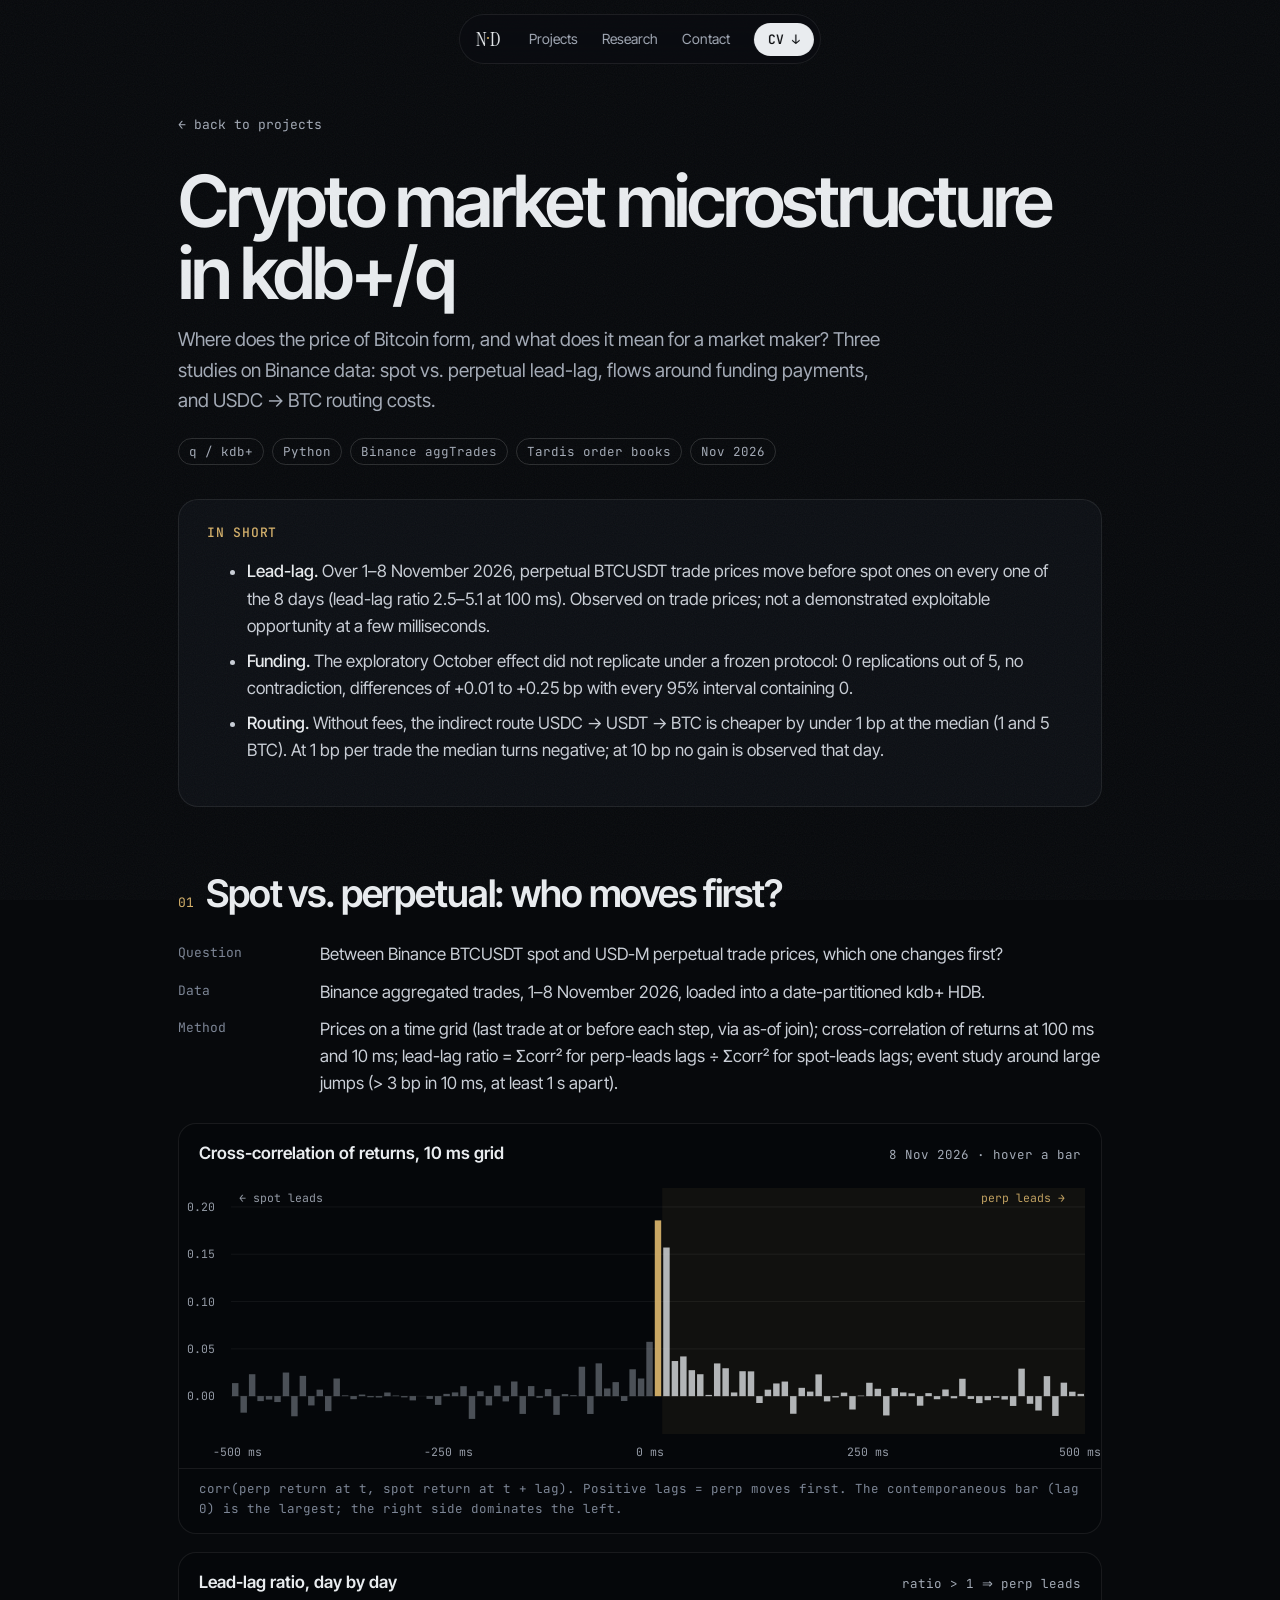
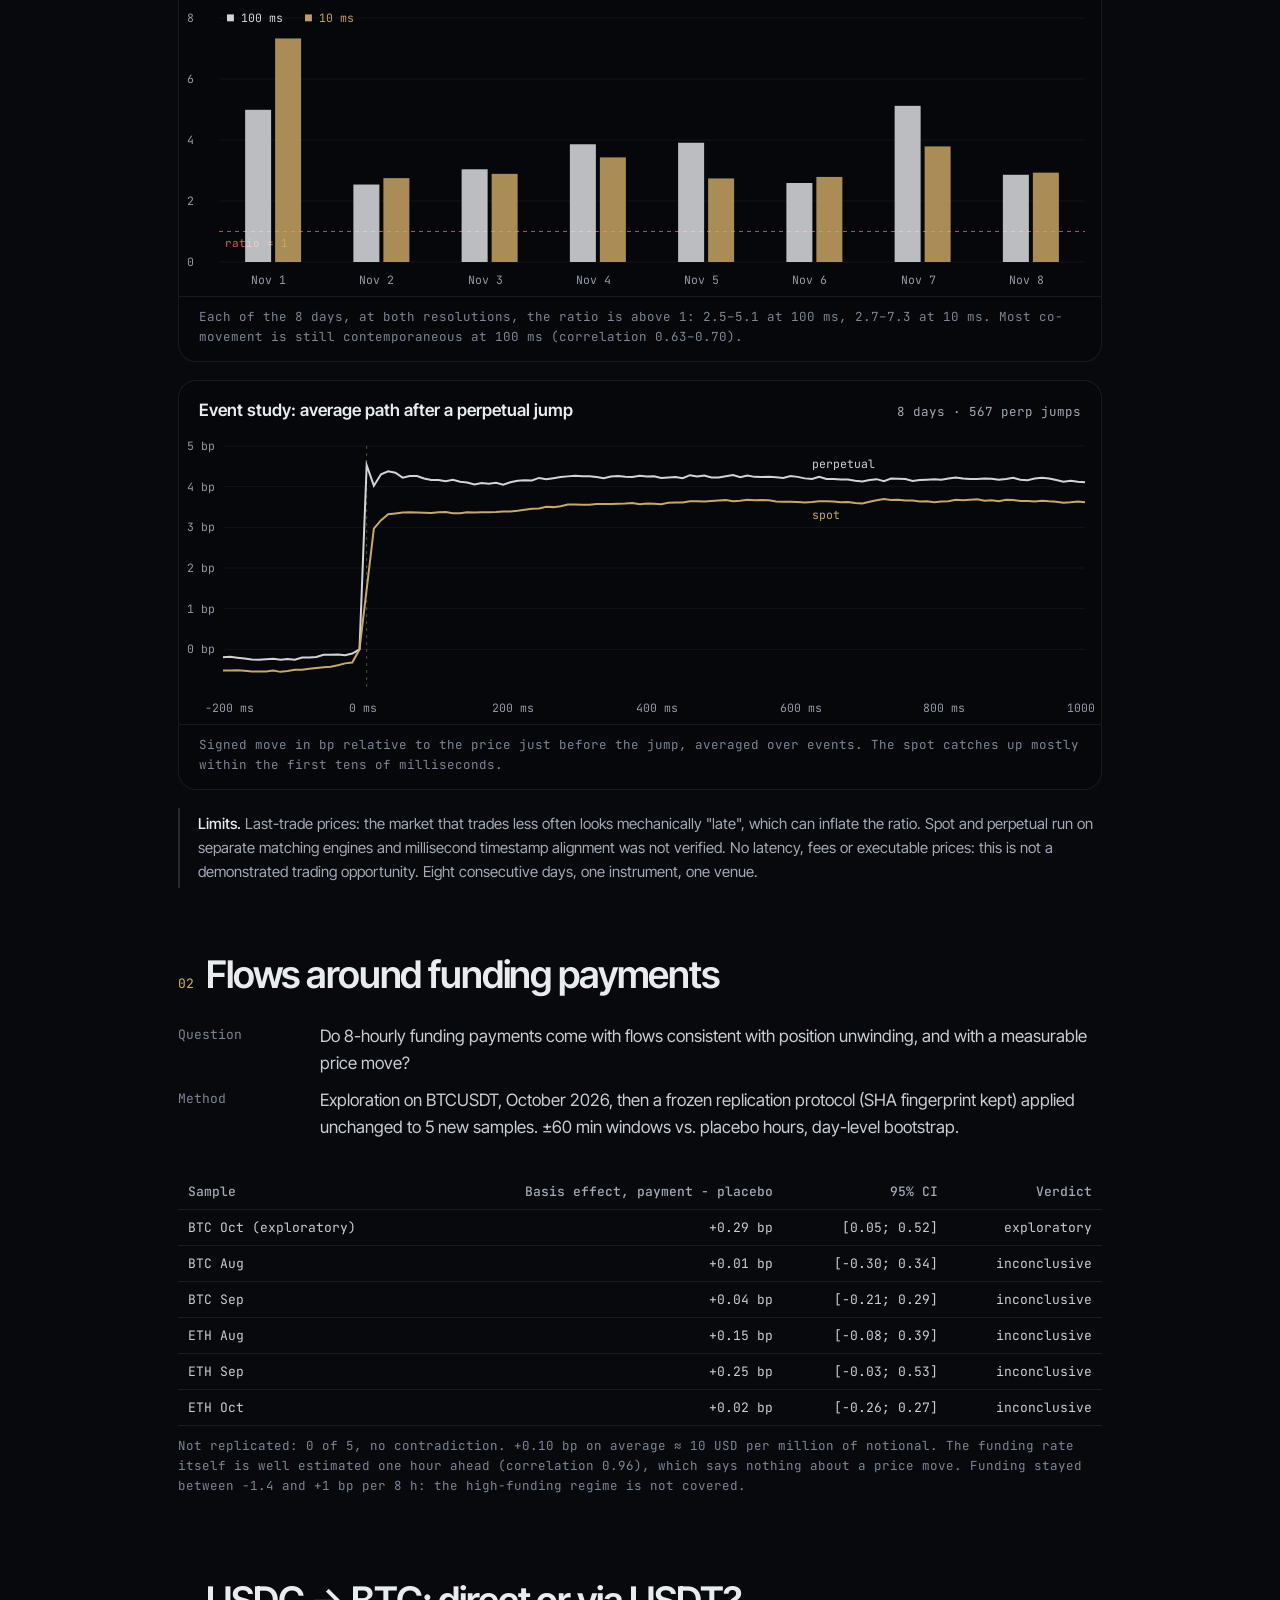
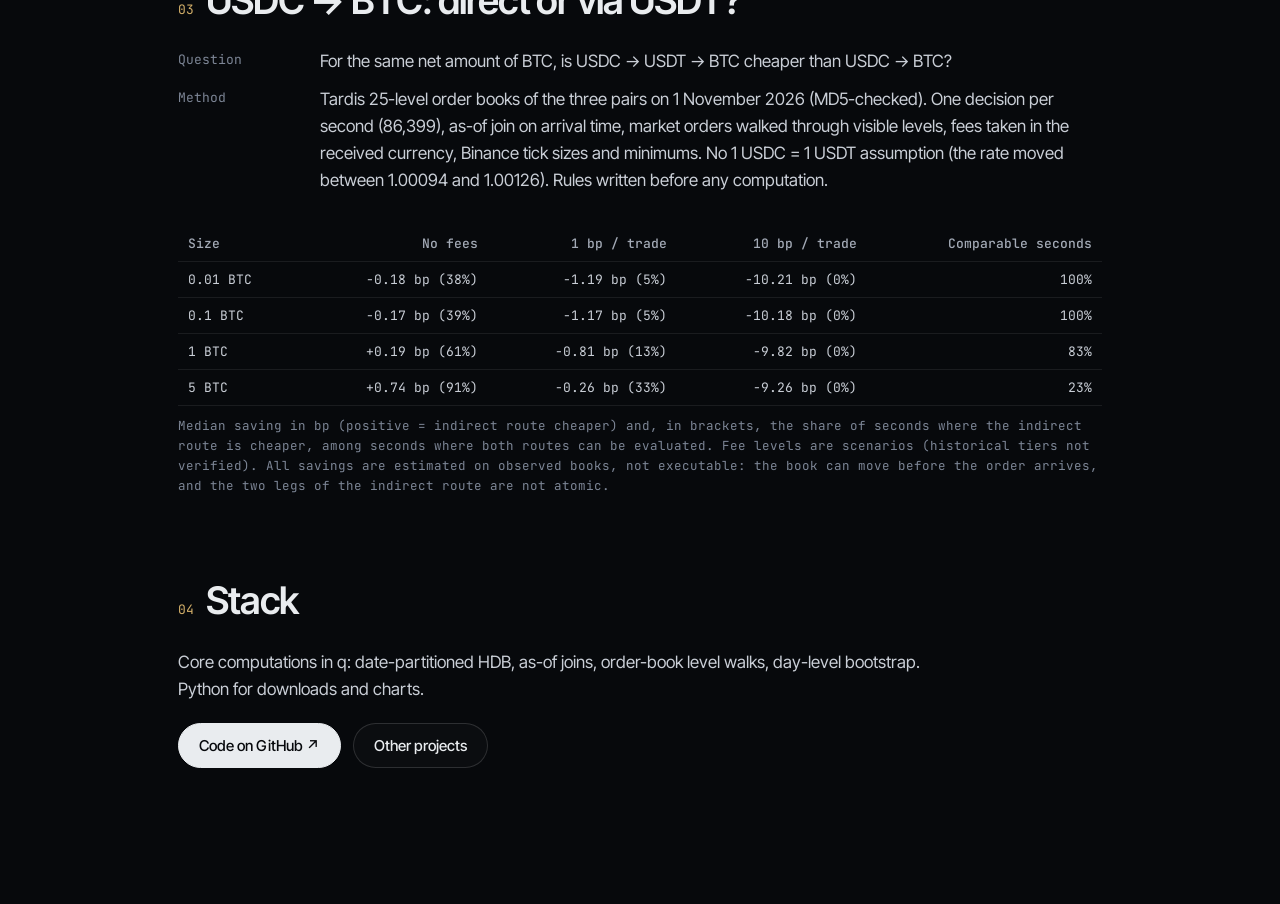
==== projects/crypto.html @ 1273ace6 "Personal website" ====
<!doctype html>
<html lang="en">
<head>
<meta charset="utf-8">
<meta name="viewport" content="width=device-width, initial-scale=1">
<title>Crypto Market Microstructure in kdb+/q — Nel Dupuij</title>
<meta name="description" content="Where does the price of Bitcoin form? Lead-lag between Binance spot and perpetual, funding flows and USDC→BTC routing, studied in kdb+/q.">
<meta name="theme-color" content="#07090c">
<link rel="icon" href="data:image/svg+xml,<svg xmlns='http://www.w3.org/2000/svg' viewBox='0 0 32 32'><rect width='32' height='32' rx='8' fill='%2307090c'/><path d='M4 20 L8 17 L11 19 L14 12 L17 15 L20 9 L23 13 L26 7 L28 10' fill='none' stroke='%23d4b06a' stroke-width='2.4' stroke-linejoin='round' stroke-linecap='round'/></svg>">
<link rel="preconnect" href="https://fonts.googleapis.com">
<link rel="preconnect" href="https://fonts.gstatic.com" crossorigin>
<link href="https://fonts.googleapis.com/css2?family=Instrument+Serif:ital@0;1&family=Inter+Tight:wght@400;500;600&family=JetBrains+Mono:wght@400;500&display=swap" rel="stylesheet">
<link rel="stylesheet" href="../style.css?v=26">
<style>
.pj{max-width:980px;margin:0 auto;padding:110px 28px 80px}
.pj-back{font:13px var(--mono);color:var(--muted)}
.pj-back:hover{color:var(--text)}
.pj h1{font-family:var(--sans);font-weight:600;font-size:clamp(38px,6vw,72px);line-height:1;letter-spacing:-.045em;margin:28px 0 16px}
.pj-sub{font-size:19px;color:var(--muted);max-width:720px;margin:0 0 22px}
.pj-meta{display:flex;flex-wrap:wrap;gap:8px;margin-bottom:34px}
.pj-meta span{font:12.5px var(--mono);color:var(--muted);border:1px solid var(--line2);padding:4px 10px;border-radius:999px}
.pj-short{border:1px solid var(--line);border-radius:20px;padding:24px 28px;background:var(--bg2);margin-bottom:56px}
.pj-short h2{font:500 13px var(--mono);color:var(--accent);margin:0 0 12px;text-transform:uppercase;letter-spacing:.06em}
.pj-short li{margin:8px 0;color:#c9ced6}
.pj-short b{color:var(--text);font-weight:500}
.pj section{padding:0 0 56px;border:0}
.pj h2.h{font-family:var(--sans);font-weight:600;font-size:clamp(26px,3.4vw,38px);letter-spacing:-.03em;margin:0 0 18px}
.pj h2.h small{font:13px var(--mono);color:var(--accent);margin-right:12px;letter-spacing:0}
.pj dl{display:grid;grid-template-columns:120px 1fr;gap:10px 22px;margin:0 0 26px}
.pj dt{font:13px var(--mono);color:var(--faint);padding-top:3px}
.pj dd{margin:0;color:#c9ced6}
.chart{border:1px solid var(--line);border-radius:18px;background:#05070a;margin:0 0 18px;overflow:hidden}
.chart-h{display:flex;justify-content:space-between;align-items:baseline;gap:12px;flex-wrap:wrap;padding:16px 20px 0}
.chart-h b{font-weight:600;font-size:17px}
.chart-h span{font:12.5px var(--mono);color:var(--muted)}
.chart canvas{display:block;width:100%;height:300px}
.chart p{font:12.5px var(--mono);color:var(--faint);margin:0;padding:10px 20px 14px;border-top:1px solid var(--line);line-height:1.6}
.limits{border-left:2px solid var(--line2);padding:4px 0 4px 18px;margin:18px 0 0;color:var(--muted);font-size:15px}
.limits b{color:var(--text);font-weight:500}
table.t{width:100%;border-collapse:collapse;font:13px var(--mono);margin:6px 0 10px}
table.t th,table.t td{padding:9px 10px;border-bottom:1px solid var(--line);text-align:right;white-space:nowrap}
table.t th:first-child,table.t td:first-child{text-align:left}
table.t th{color:var(--muted);font-weight:500}
table.t td{color:#c9ced6}
.tw{overflow-x:auto}
.note{font:12.5px var(--mono);color:var(--faint);line-height:1.6;margin:0 0 18px}
.pj-cta{display:flex;gap:12px;flex-wrap:wrap;margin-top:10px}
@media (max-width:640px){.pj{padding:90px 18px 60px}.pj dl{grid-template-columns:1fr;gap:2px 0}.pj dd{margin-bottom:10px}.chart canvas{height:240px}}
</style>
</head>
<body>
<header class="nav" id="nav">
  <a href="../index.html" class="nav-brand">N<span>·</span>D</a>
  <nav class="nav-links">
    <a href="../index.html#projects">Projects</a>
    <a href="../index.html#research">Research</a>
    <a href="../index.html#contact">Contact</a>
  </nav>
  <a href="../Nel_Dupuij_CV.pdf" class="nav-cv" download>CV ↓</a>
</header>

<main class="pj">
  <a class="pj-back" href="../index.html#projects">← back to projects</a>
  <h1>Crypto market microstructure in kdb+/q</h1>
  <p class="pj-sub">Where does the price of Bitcoin form, and what does it mean for a market maker? Three studies on Binance data: spot vs. perpetual lead-lag, flows around funding payments, and USDC → BTC routing costs.</p>
  <div class="pj-meta"><span>q / kdb+</span><span>Python</span><span>Binance aggTrades</span><span>Tardis order books</span><span>Nov 2026</span></div>

  <div class="pj-short">
    <h2>In short</h2>
    <ul>
      <li><b>Lead-lag.</b> Over 1–8 November 2026, perpetual BTCUSDT trade prices move before spot ones on every one of the 8 days (lead-lag ratio 2.5–5.1 at 100 ms). Observed on trade prices; not a demonstrated exploitable opportunity at a few milliseconds.</li>
      <li><b>Funding.</b> The exploratory October effect did not replicate under a frozen protocol: 0 replications out of 5, no contradiction, differences of +0.01 to +0.25 bp with every 95% interval containing 0.</li>
      <li><b>Routing.</b> Without fees, the indirect route USDC → USDT → BTC is cheaper by under 1 bp at the median (1 and 5 BTC). At 1 bp per trade the median turns negative; at 10 bp no gain is observed that day.</li>
    </ul>
  </div>

  <section>
    <h2 class="h"><small>01</small>Spot vs. perpetual: who moves first?</h2>
    <dl>
      <dt>Question</dt><dd>Between Binance BTCUSDT spot and USD-M perpetual trade prices, which one changes first?</dd>
      <dt>Data</dt><dd>Binance aggregated trades, 1–8 November 2026, loaded into a date-partitioned kdb+ HDB.</dd>
      <dt>Method</dt><dd>Prices on a time grid (last trade at or before each step, via as-of join); cross-correlation of returns at 100 ms and 10 ms; lead-lag ratio = Σcorr² for perp-leads lags ÷ Σcorr² for spot-leads lags; event study around large jumps (&gt; 3 bp in 10 ms, at least 1 s apart).</dd>
    </dl>

    <div class="chart">
      <div class="chart-h"><b>Cross-correlation of returns, 10 ms grid</b><span id="c1-read">8 Nov 2026 · hover a bar</span></div>
      <canvas id="c1"></canvas>
      <p>corr(perp return at t, spot return at t + lag). Positive lags = perp moves first. The contemporaneous bar (lag 0) is the largest; the right side dominates the left.</p>
    </div>

    <div class="chart">
      <div class="chart-h"><b>Lead-lag ratio, day by day</b><span id="c2-read">ratio &gt; 1 ⇒ perp leads</span></div>
      <canvas id="c2"></canvas>
      <p>Each of the 8 days, at both resolutions, the ratio is above 1: 2.5–5.1 at 100 ms, 2.7–7.3 at 10 ms. Most co-movement is still contemporaneous at 100 ms (correlation 0.63–0.70).</p>
    </div>

    <div class="chart">
      <div class="chart-h"><b>Event study: average path after a perpetual jump</b><span id="c3-read">8 days · 567 perp jumps</span></div>
      <canvas id="c3"></canvas>
      <p>Signed move in bp relative to the price just before the jump, averaged over events. The spot catches up mostly within the first tens of milliseconds.</p>
    </div>

    <div class="limits">
      <b>Limits.</b> Last-trade prices: the market that trades less often looks mechanically "late", which can inflate the ratio. Spot and perpetual run on separate matching engines and millisecond timestamp alignment was not verified. No latency, fees or executable prices: this is not a demonstrated trading opportunity. Eight consecutive days, one instrument, one venue.
    </div>
  </section>

  <section>
    <h2 class="h"><small>02</small>Flows around funding payments</h2>
    <dl>
      <dt>Question</dt><dd>Do 8-hourly funding payments come with flows consistent with position unwinding, and with a measurable price move?</dd>
      <dt>Method</dt><dd>Exploration on BTCUSDT, October 2026, then a frozen replication protocol (SHA fingerprint kept) applied unchanged to 5 new samples. ±60 min windows vs. placebo hours, day-level bootstrap.</dd>
    </dl>
    <div class="tw"><table class="t">
      <tr><th>Sample</th><th>Basis effect, payment − placebo</th><th>95% CI</th><th>Verdict</th></tr>
      <tr><td>BTC Oct (exploratory)</td><td>+0.29 bp</td><td>[0.05; 0.52]</td><td>exploratory</td></tr>
      <tr><td>BTC Aug</td><td>+0.01 bp</td><td>[−0.30; 0.34]</td><td>inconclusive</td></tr>
      <tr><td>BTC Sep</td><td>+0.04 bp</td><td>[−0.21; 0.29]</td><td>inconclusive</td></tr>
      <tr><td>ETH Aug</td><td>+0.15 bp</td><td>[−0.08; 0.39]</td><td>inconclusive</td></tr>
      <tr><td>ETH Sep</td><td>+0.25 bp</td><td>[−0.03; 0.53]</td><td>inconclusive</td></tr>
      <tr><td>ETH Oct</td><td>+0.02 bp</td><td>[−0.26; 0.27]</td><td>inconclusive</td></tr>
    </table></div>
    <p class="note">Not replicated: 0 of 5, no contradiction. +0.10 bp on average ≈ 10 USD per million of notional. The funding rate itself is well estimated one hour ahead (correlation 0.96), which says nothing about a price move. Funding stayed between −1.4 and +1 bp per 8 h: the high-funding regime is not covered.</p>
  </section>

  <section>
    <h2 class="h"><small>03</small>USDC → BTC: direct or via USDT?</h2>
    <dl>
      <dt>Question</dt><dd>For the same net amount of BTC, is USDC → USDT → BTC cheaper than USDC → BTC?</dd>
      <dt>Method</dt><dd>Tardis 25-level order books of the three pairs on 1 November 2026 (MD5-checked). One decision per second (86,399), as-of join on arrival time, market orders walked through visible levels, fees taken in the received currency, Binance tick sizes and minimums. No 1 USDC = 1 USDT assumption (the rate moved between 1.00094 and 1.00126). Rules written before any computation.</dd>
    </dl>
    <div class="tw"><table class="t">
      <tr><th>Size</th><th>No fees</th><th>1 bp / trade</th><th>10 bp / trade</th><th>Comparable seconds</th></tr>
      <tr><td>0.01 BTC</td><td>−0.18 bp (38%)</td><td>−1.19 bp (5%)</td><td>−10.21 bp (0%)</td><td>100%</td></tr>
      <tr><td>0.1 BTC</td><td>−0.17 bp (39%)</td><td>−1.17 bp (5%)</td><td>−10.18 bp (0%)</td><td>100%</td></tr>
      <tr><td>1 BTC</td><td>+0.19 bp (61%)</td><td>−0.81 bp (13%)</td><td>−9.82 bp (0%)</td><td>83%</td></tr>
      <tr><td>5 BTC</td><td>+0.74 bp (91%)</td><td>−0.26 bp (33%)</td><td>−9.26 bp (0%)</td><td>23%</td></tr>
    </table></div>
    <p class="note">Median saving in bp (positive = indirect route cheaper) and, in brackets, the share of seconds where the indirect route is cheaper, among seconds where both routes can be evaluated. Fee levels are scenarios (historical tiers not verified). All savings are estimated on observed books, not executable: the book can move before the order arrives, and the two legs of the indirect route are not atomic.</p>
  </section>

  <section>
    <h2 class="h"><small>04</small>Stack</h2>
    <p style="color:#c9ced6;margin:0 0 20px;max-width:760px">Core computations in q: date-partitioned HDB, as-of joins, order-book level walks, day-level bootstrap. Python for downloads and charts.</p>
    <div class="pj-cta">
      <a class="btn btn-primary" href="https://github.com/neldupuij/crypto-price-discovery-kdb" target="_blank" rel="noopener">Code on GitHub ↗</a>
      <a class="btn" href="../index.html#projects">Other projects</a>
    </div>
  </section>
</main>

<script>window.CRYPTO={"ll10":[[-500,0.01378],[-490,-0.01746],[-480,0.02318],[-470,-0.00525],[-460,-0.0036],[-450,-0.00625],[-440,0.02496],[-430,-0.02127],[-420,0.02145],[-410,-0.00981],[-400,0.00686],[-390,-0.01583],[-380,0.01866],[-370,0.00081],[-360,-0.00322],[-350,0.0017],[-340,-0.00118],[-330,-0.00142],[-320,0.00387],[-310,0.00066],[-300,-0.0013],[-290,-0.00446],[-280,1e-05],[-270,-0.00289],[-260,-0.00925],[-250,0.00242],[-240,0.00395],[-230,0.01051],[-220,-0.02404],[-210,0.00521],[-200,-0.00978],[-190,0.01118],[-180,-0.00558],[-170,0.0155],[-160,-0.01877],[-150,0.01063],[-140,-0.00174],[-130,0.00743],[-120,-0.01977],[-110,0.00217],[-100,0.00099],[-90,0.03111],[-80,-0.01884],[-70,0.03467],[-60,0.00814],[-50,0.01482],[-40,-0.00511],[-30,0.02841],[-20,0.01867],[-10,0.05743],[0,0.18578],[10,0.15709],[20,0.03712],[30,0.04198],[40,0.02746],[50,0.02319],[60,0.00131],[70,0.0346],[80,0.02949],[90,0.0039],[100,0.02636],[110,0.02621],[120,-0.00724],[130,0.00683],[140,0.01342],[150,0.01543],[160,-0.0186],[170,0.00879],[180,0.00482],[190,0.023],[200,-0.00555],[210,-0.00133],[220,0.00373],[230,-0.01411],[240,0.00055],[250,0.01415],[260,0.00778],[270,-0.0204],[280,0.00865],[290,0.00394],[300,0.00302],[310,-0.01009],[320,0.0032],[330,-0.00324],[340,0.00705],[350,-0.00227],[360,0.01838],[370,-0.00291],[380,-0.00735],[390,-0.00429],[400,-0.00169],[410,-0.0036],[420,-0.01035],[430,0.02907],[440,-0.00809],[450,-0.01518],[460,0.02113],[470,-0.02092],[480,0.01425],[490,0.0047],[500,0.00241]],"md":[{"d":"11-01","r100":4.99,"r10":7.33,"c0":0.694},{"d":"11-02","r100":2.54,"r10":2.75,"c0":0.655},{"d":"11-03","r100":3.04,"r10":2.89,"c0":0.628},{"d":"11-04","r100":3.86,"r10":3.43,"c0":0.671},{"d":"11-05","r100":3.91,"r10":2.74,"c0":0.66},{"d":"11-06","r100":2.59,"r10":2.79,"c0":0.649},{"d":"11-07","r100":5.12,"r10":3.79,"c0":0.639},{"d":"11-08","r100":2.86,"r10":2.93,"c0":0.701}],"ep":[[-200,-0.197,-0.52],[-190,-0.184,-0.518],[-180,-0.206,-0.513],[-170,-0.227,-0.525],[-160,-0.249,-0.547],[-150,-0.257,-0.544],[-140,-0.241,-0.544],[-130,-0.231,-0.522],[-120,-0.254,-0.554],[-110,-0.237,-0.532],[-100,-0.257,-0.501],[-90,-0.2,-0.499],[-80,-0.201,-0.479],[-70,-0.189,-0.459],[-60,-0.135,-0.442],[-50,-0.135,-0.427],[-40,-0.129,-0.39],[-30,-0.143,-0.345],[-20,-0.104,-0.325],[-10,0.0,0.0],[0,4.527,1.475],[10,4.024,2.97],[20,4.306,3.177],[30,4.378,3.32],[40,4.343,3.343],[50,4.222,3.366],[60,4.263,3.368],[70,4.261,3.365],[80,4.2,3.361],[90,4.166,3.352],[100,4.165,3.372],[110,4.135,3.375],[120,4.168,3.345],[130,4.119,3.344],[140,4.103,3.37],[150,4.056,3.365],[160,4.087,3.371],[170,4.069,3.373],[180,4.095,3.376],[190,4.049,3.387],[200,4.109,3.39],[210,4.147,3.406],[220,4.156,3.435],[230,4.152,3.458],[240,4.215,3.466],[250,4.183,3.506],[260,4.209,3.497],[270,4.237,3.518],[280,4.253,3.563],[290,4.268,3.561],[300,4.258,3.557],[310,4.255,3.554],[320,4.236,3.572],[330,4.207,3.574],[340,4.25,3.576],[350,4.26,3.579],[360,4.243,3.585],[370,4.238,3.596],[380,4.269,3.565],[390,4.248,3.583],[400,4.258,3.58],[410,4.211,3.569],[420,4.226,3.604],[430,4.236,3.611],[440,4.206,3.609],[450,4.282,3.642],[460,4.253,3.643],[470,4.274,3.638],[480,4.228,3.65],[490,4.226,3.66],[500,4.254,3.669],[510,4.285,3.643],[520,4.232,3.654],[530,4.272,3.677],[540,4.241,3.663],[550,4.237,3.672],[560,4.244,3.664],[570,4.232,3.633],[580,4.214,3.631],[590,4.264,3.632],[600,4.241,3.62],[610,4.204,3.608],[620,4.187,3.622],[630,4.244,3.641],[640,4.191,3.639],[650,4.189,3.634],[660,4.179,3.619],[670,4.174,3.622],[680,4.146,3.597],[690,4.127,3.589],[700,4.163,3.63],[710,4.185,3.664],[720,4.137,3.697],[730,4.199,3.67],[740,4.196,3.677],[750,4.19,3.66],[760,4.138,3.659],[770,4.166,3.638],[780,4.173,3.64],[790,4.181,3.619],[800,4.172,3.633],[810,4.2,3.639],[820,4.228,3.677],[830,4.201,3.664],[840,4.186,3.681],[850,4.19,3.688],[860,4.202,3.654],[870,4.197,3.665],[880,4.171,3.64],[890,4.191,3.677],[900,4.218,3.673],[910,4.169,3.646],[920,4.156,3.649],[930,4.2,3.633],[940,4.218,3.651],[950,4.199,3.639],[960,4.162,3.631],[970,4.12,3.606],[980,4.148,3.614],[990,4.122,3.635],[1000,4.107,3.614]],"es":[[-200,-1.582,-0.284],[-190,-1.575,-0.295],[-180,-1.597,-0.3],[-170,-1.585,-0.317],[-160,-1.597,-0.311],[-150,-1.571,-0.332],[-140,-1.541,-0.317],[-130,-1.496,-0.301],[-120,-1.475,-0.29],[-110,-1.431,-0.269],[-100,-1.418,-0.261],[-90,-1.394,-0.257],[-80,-1.403,-0.248],[-70,-1.375,-0.249],[-60,-1.351,-0.244],[-50,-1.332,-0.249],[-40,-1.277,-0.232],[-30,-1.149,-0.169],[-20,-1.031,-0.121],[-10,0.0,0.0],[0,1.495,4.011],[10,2.01,3.801],[20,2.223,3.828],[30,2.327,3.775],[40,2.339,3.784],[50,2.389,3.786],[60,2.386,3.802],[70,2.462,3.804],[80,2.424,3.862],[90,2.445,3.843],[100,2.429,3.837],[110,2.462,3.824],[120,2.465,3.824],[130,2.492,3.832],[140,2.464,3.85],[150,2.437,3.851],[160,2.418,3.829],[170,2.44,3.826],[180,2.445,3.859],[190,2.42,3.841],[200,2.415,3.82],[210,2.484,3.844],[220,2.444,3.86],[230,2.484,3.843],[240,2.492,3.863],[250,2.461,3.872],[260,2.46,3.86],[270,2.504,3.886],[280,2.472,3.88],[290,2.507,3.861],[300,2.483,3.86],[310,2.455,3.861],[320,2.464,3.847],[330,2.442,3.843],[340,2.452,3.855],[350,2.453,3.83],[360,2.44,3.84],[370,2.452,3.845],[380,2.469,3.839],[390,2.478,3.856],[400,2.444,3.869],[410,2.442,3.838],[420,2.449,3.844],[430,2.43,3.835],[440,2.448,3.835],[450,2.421,3.829],[460,2.456,3.835],[470,2.41,3.847],[480,2.434,3.86],[490,2.455,3.872],[500,2.487,3.865],[510,2.471,3.885],[520,2.457,3.893],[530,2.478,3.893],[540,2.463,3.893],[550,2.47,3.875],[560,2.47,3.853],[570,2.495,3.866],[580,2.47,3.851],[590,2.498,3.869],[600,2.497,3.886],[610,2.52,3.905],[620,2.539,3.919],[630,2.531,3.94],[640,2.527,3.935],[650,2.493,3.896],[660,2.476,3.892],[670,2.465,3.872],[680,2.447,3.843],[690,2.403,3.831],[700,2.419,3.834],[710,2.475,3.809],[720,2.468,3.805],[730,2.364,3.808],[740,2.42,3.78],[750,2.384,3.793],[760,2.338,3.765],[770,2.393,3.763],[780,2.391,3.768],[790,2.325,3.762],[800,2.355,3.754],[810,2.366,3.742],[820,2.327,3.722],[830,2.332,3.707],[840,2.333,3.725],[850,2.345,3.723],[860,2.323,3.73],[870,2.327,3.714],[880,2.343,3.706],[890,2.375,3.709],[900,2.335,3.716],[910,2.381,3.731],[920,2.431,3.75],[930,2.42,3.753],[940,2.435,3.771],[950,2.425,3.793],[960,2.441,3.794],[970,2.425,3.806],[980,2.433,3.816],[990,2.379,3.803],[1000,2.413,3.776]]};</script>
<script>
(() => {
  const D = window.CRYPTO, DPR = Math.min(devicePixelRatio || 1, 2);
  const COL = { text: '233,236,239', gold: '212,176,106', red: '255,107,107', blue: '122,162,255', muted: '163,170,182' };
  function setup(c) {
    const r = c.getBoundingClientRect(); c.width = r.width * DPR; c.height = r.height * DPR;
    const ctx = c.getContext('2d'); ctx.setTransform(DPR, 0, 0, DPR, 0, 0); return { ctx, w: r.width, h: r.height };
  }
  const font = (px) => `${px}px JetBrains Mono, monospace`;
  function axes(ctx, w, h, P, yTicks, fmt) {
    ctx.font = font(11.5); ctx.fillStyle = `rgba(${COL.muted},.9)`; ctx.strokeStyle = 'rgba(255,255,255,.06)';
    yTicks.forEach((v) => { const y = P.Y(v); ctx.beginPath(); ctx.moveTo(P.l, y); ctx.lineTo(w - P.r, y); ctx.stroke(); ctx.fillText(fmt(v), 8, y + 4); });
  }
  // 1. cross-correlation bars
  function c1(hover) {
    const c = document.getElementById('c1'), { ctx, w, h } = setup(c), d = D.ll10;
    const P = { l: 52, r: 16, t: 20, b: 34 }; const lo = -0.04, hi = 0.22;
    P.Y = (v) => P.t + (hi - v) / (hi - lo) * (h - P.t - P.b);
    const bw = (w - P.l - P.r) / d.length;
    axes(ctx, w, h, P, [0, 0.05, 0.1, 0.15, 0.2], (v) => v.toFixed(2));
    ctx.fillStyle = `rgba(${COL.gold},.06)`; ctx.fillRect(P.l + bw * 51, P.t, w - P.r - (P.l + bw * 51), h - P.t - P.b);
    d.forEach(([ms, v], i) => {
      const x = P.l + i * bw, y0 = P.Y(0), y = P.Y(v);
      ctx.fillStyle = i === hover ? '#fff' : ms === 0 ? `rgba(${COL.gold},.95)` : ms > 0 ? `rgba(${COL.text},.75)` : `rgba(${COL.muted},.45)`;
      ctx.fillRect(x + 1, Math.min(y, y0), Math.max(1, bw - 2), Math.abs(y0 - y) || 1);
    });
    ctx.fillStyle = `rgba(${COL.muted},.9)`; ctx.font = font(11.5);
    [-500, -250, 0, 250, 500].forEach((ms) => { const i = d.findIndex((p) => p[0] === ms); if (i >= 0) ctx.fillText(ms + ' ms', P.l + i * bw - 18, h - 12); });
    ctx.fillStyle = `rgba(${COL.gold},.9)`; ctx.fillText('perp leads →', w - P.r - 104, P.t + 14);
    ctx.fillStyle = `rgba(${COL.muted},.9)`; ctx.fillText('← spot leads', P.l + 8, P.t + 14);
    c.onmousemove = (e) => { const r = c.getBoundingClientRect(), i = Math.floor((e.clientX - r.left - P.l) / bw); if (i >= 0 && i < d.length) { document.getElementById('c1-read').textContent = `lag ${d[i][0]} ms · corr ${d[i][1].toFixed(3)}`; c1(i); } };
  }
  // 2. lead-lag ratio by day
  function c2(hover) {
    const c = document.getElementById('c2'), { ctx, w, h } = setup(c), d = D.md;
    const P = { l: 40, r: 16, t: 22, b: 34 }; const hi = 8;
    P.Y = (v) => P.t + (hi - v) / hi * (h - P.t - P.b);
    axes(ctx, w, h, P, [0, 2, 4, 6, 8], (v) => String(v));
    const gw = (w - P.l - P.r) / d.length, bw = Math.min(26, gw * 0.32);
    ctx.strokeStyle = `rgba(${COL.red},.7)`; ctx.setLineDash([4, 4]); ctx.beginPath(); ctx.moveTo(P.l, P.Y(1)); ctx.lineTo(w - P.r, P.Y(1)); ctx.stroke(); ctx.setLineDash([]);
    ctx.fillStyle = `rgba(${COL.red},.85)`; ctx.font = font(11); ctx.fillText('ratio = 1', P.l + 6, P.Y(1) + 15);
    d.forEach((r, i) => {
      const cx = P.l + gw * (i + 0.5);
      ctx.fillStyle = hover === i ? '#fff' : `rgba(${COL.text},.8)`; ctx.fillRect(cx - bw - 2, P.Y(r.r100), bw, P.Y(0) - P.Y(r.r100));
      ctx.fillStyle = hover === i ? `rgba(${COL.gold},1)` : `rgba(${COL.gold},.8)`; ctx.fillRect(cx + 2, P.Y(r.r10), bw, P.Y(0) - P.Y(r.r10));
      ctx.fillStyle = `rgba(${COL.muted},.9)`; ctx.font = font(11.5); ctx.fillText('Nov ' + +r.d.slice(3), cx - 22, h - 12);
    });
    ctx.font = font(11.5); ctx.fillStyle = `rgba(${COL.text},.9)`; ctx.fillText('■ 100 ms', P.l + 8, P.t + 4); ctx.fillStyle = `rgba(${COL.gold},.9)`; ctx.fillText('■ 10 ms', P.l + 86, P.t + 4);
    c.onmousemove = (e) => { const r = c.getBoundingClientRect(), i = Math.floor((e.clientX - r.left - P.l) / gw); if (i >= 0 && i < d.length) { document.getElementById('c2-read').textContent = `Nov ${+d[i].d.slice(3)} · ratio ${d[i].r100} (100 ms) · ${d[i].r10} (10 ms)`; c2(i); } };
  }
  // 3. event study paths
  function c3(hoverMs) {
    const c = document.getElementById('c3'), { ctx, w, h } = setup(c), d = D.ep;
    const P = { l: 44, r: 16, t: 22, b: 34 }; const lo = -1, hi = 5, x0 = -200, x1 = 1000;
    P.Y = (v) => P.t + (hi - v) / (hi - lo) * (h - P.t - P.b);
    const X = (ms) => P.l + (ms - x0) / (x1 - x0) * (w - P.l - P.r);
    axes(ctx, w, h, P, [0, 1, 2, 3, 4, 5], (v) => v + ' bp');
    ctx.strokeStyle = `rgba(${COL.gold},.4)`; ctx.setLineDash([3, 4]); ctx.beginPath(); ctx.moveTo(X(0), P.t); ctx.lineTo(X(0), h - P.b); ctx.stroke(); ctx.setLineDash([]);
    const line = (k, col, wd) => { ctx.strokeStyle = col; ctx.lineWidth = wd; ctx.beginPath(); d.forEach((p, i) => (i ? ctx.lineTo(X(p[0]), P.Y(p[k])) : ctx.moveTo(X(p[0]), P.Y(p[k])))); ctx.stroke(); ctx.lineWidth = 1; };
    line(1, `rgba(${COL.text},.9)`, 2); line(2, `rgba(${COL.gold},.95)`, 2);
    ctx.font = font(11.5); ctx.fillStyle = `rgba(${COL.text},.9)`; ctx.fillText('perpetual', X(620), P.Y(4.45)); ctx.fillStyle = `rgba(${COL.gold},.95)`; ctx.fillText('spot', X(620), P.Y(3.2));
    ctx.fillStyle = `rgba(${COL.muted},.9)`; [-200, 0, 200, 400, 600, 800, 1000].forEach((ms) => ctx.fillText(ms + ' ms', X(ms) - 18, h - 12));
    if (hoverMs !== undefined) { const p = d.find((q) => q[0] === hoverMs); if (p) { ctx.strokeStyle = 'rgba(255,255,255,.3)'; ctx.beginPath(); ctx.moveTo(X(p[0]), P.t); ctx.lineTo(X(p[0]), h - P.b); ctx.stroke(); } }
    c.onmousemove = (e) => { const r = c.getBoundingClientRect(), ms = Math.round(((e.clientX - r.left - P.l) / (w - P.l - P.r) * (x1 - x0) + x0) / 10) * 10; const p = d.find((q) => q[0] === ms); if (p) { document.getElementById('c3-read').textContent = `${ms} ms · perp ${p[1].toFixed(2)} bp · spot ${p[2].toFixed(2)} bp`; c3(ms); } };
  }
  const all = () => { c1(); c2(); c3(); };
  (document.fonts ? document.fonts.ready : Promise.resolve()).then(all);
  addEventListener('resize', all);
})();
</script>
</body>
</html>
---- style.css ----
:root{
  --bg:#07090c;
  --bg2:#0c0f14;
  --surface:#10141a;
  --text:#e9ecef;
  --muted:#a3aab6;
  --faint:#7d8696;
  --line:rgba(255,255,255,.08);
  --line2:rgba(255,255,255,.14);
  --accent:#d4b06a;
  --blue:#7aa2ff;
  --amber:#ffb86b;
  --red:#ff6b6b;
  --green:#4ade80;
  --serif:"Instrument Serif",Georgia,serif;
  --sans:"Inter Tight",Inter,system-ui,-apple-system,sans-serif;
  --mono:"JetBrains Mono",ui-monospace,SFMono-Regular,Menlo,monospace;
  --ease:cubic-bezier(.16,1,.3,1);
}
*{box-sizing:border-box}
html.lenis,html.lenis body{height:auto}
.lenis.lenis-smooth{scroll-behavior:auto!important}
html{background:var(--bg)}
body{margin:0;background:var(--bg);color:var(--text);font:17px/1.6 var(--sans);-webkit-font-smoothing:antialiased;overflow-x:hidden}
body.loading{overflow:hidden}
a{color:inherit;text-decoration:none}
em{font-family:var(--serif);font-style:italic;font-weight:400}
.mono{font-family:var(--mono);letter-spacing:-.01em}
.muted{color:var(--muted)}
::selection{background:var(--accent);color:var(--bg)}
.wrap{max-width:1180px;margin:0 auto;padding:0 28px}
@media (max-width:640px){.wrap{padding:0 18px}}

/* grain */
body::after{content:"";position:fixed;inset:0;pointer-events:none;z-index:90;opacity:.05;
  background-image:url("data:image/svg+xml,%3Csvg xmlns='http://www.w3.org/2000/svg' width='160' height='160'%3E%3Cfilter id='n'%3E%3CfeTurbulence type='fractalNoise' baseFrequency='.9' numOctaves='2' stitchTiles='stitch'/%3E%3C/filter%3E%3Crect width='100%25' height='100%25' filter='url(%23n)'/%3E%3C/svg%3E")}

/* ---------------- intro ---------------- */
.intro{position:fixed;inset:0;z-index:200;background:var(--bg);display:flex;align-items:flex-end;justify-content:space-between;padding:28px;transition:clip-path 1.1s var(--ease);clip-path:inset(0 0 0 0)}
.intro.out{clip-path:inset(0 0 100% 0)}
.intro canvas{position:absolute;inset:0;width:100%;height:100%}
.intro-hud{position:relative;font:12px/1.9 var(--mono);color:var(--muted)}
.intro-hud .k{display:inline-block;width:64px;color:var(--faint)}
.intro-hud #intro-count{color:var(--accent);font-variant-numeric:tabular-nums}
.intro-skip{position:relative;background:none;border:1px solid var(--line2);color:var(--muted);font:12px var(--mono);padding:8px 12px;border-radius:999px;cursor:pointer}
.intro-skip:hover{color:var(--text);border-color:var(--text)}

/* ---------------- cursor ---------------- */
.cursor-dot,.cursor-ring{position:fixed;top:0;left:0;pointer-events:none;z-index:300;will-change:transform}
.cursor-dot{width:6px;height:6px;margin:-3px 0 0 -3px;border-radius:50%;background:var(--text)}
.cursor-ring{width:36px;height:36px;margin:-18px 0 0 -18px;border-radius:50%;border:1px solid rgba(233,236,239,.4);display:grid;place-items:center;transition:width .35s var(--ease),height .35s var(--ease),margin .35s var(--ease),background .35s,border-color .35s}
.cursor-ring span{font:10px var(--mono);color:var(--bg);opacity:0;transition:opacity .2s;text-transform:uppercase;letter-spacing:.05em}
.cursor-ring.hover{width:64px;height:64px;margin:-32px 0 0 -32px;background:rgba(255,255,255,.06);border-color:var(--text)}
.cursor-ring.label{width:72px;height:72px;margin:-36px 0 0 -36px;background:var(--text);border-color:var(--text)}
.cursor-ring.label span{opacity:1}
@media (hover:none),(pointer:coarse){.cursor-dot,.cursor-ring{display:none}}
@media (hover:hover) and (pointer:fine){body.has-cursor,body.has-cursor a,body.has-cursor button{cursor:none}}

/* ---------------- progress ---------------- */
.progress{position:fixed;top:0;left:0;right:0;height:2px;z-index:120;pointer-events:none}
.progress-bar{height:100%;width:100%;transform-origin:0 50%;transform:scaleX(0);background:linear-gradient(90deg,rgba(233,236,239,.25),var(--text))}
.progress-t{position:absolute;right:14px;top:8px;font:10px var(--mono);color:var(--faint);font-variant-numeric:tabular-nums}
@media (max-width:640px){.progress-t{display:none}}

/* ---------------- nav ---------------- */
.nav{position:fixed;top:14px;left:50%;transform:translateX(-50%);z-index:110;display:flex;align-items:center;gap:6px;padding:6px 6px 6px 16px;border:1px solid var(--line);border-radius:999px;background:rgba(10,13,17,.6);backdrop-filter:blur(14px) saturate(1.4);-webkit-backdrop-filter:blur(14px) saturate(1.4);transition:transform .6s var(--ease),opacity .6s}
.nav.hide{transform:translate(-50%,-140%);opacity:0}
.nav-brand{font-family:var(--serif);font-size:20px;margin-right:10px;letter-spacing:.02em}
.nav-brand span{color:var(--accent)}
.nav-links{display:flex}
.nav-links a{font-size:14px;color:var(--muted);padding:7px 12px;border-radius:999px;transition:color .2s,background .2s}
.nav-links a:hover,.nav-links a.active{color:var(--text);background:rgba(255,255,255,.06)}
.nav-cv{white-space:nowrap;font:500 13px var(--mono);background:var(--text);color:var(--bg);padding:8px 14px;border-radius:999px;margin-left:6px}
@media (max-width:760px){.nav-links{display:none}.nav{padding-left:16px}}

/* ---------------- buttons ---------------- */
.btn{display:inline-flex;align-items:center;gap:8px;padding:12px 20px;border-radius:999px;border:1px solid var(--line2);background:rgba(255,255,255,.02);color:var(--text);font:500 15px var(--sans);cursor:pointer;transition:border-color .3s,background .3s,color .3s;will-change:transform}
.btn:hover{border-color:rgba(233,236,239,.6);background:rgba(255,255,255,.05)}
.btn-primary{background:var(--text);border-color:var(--text);color:var(--bg)}
.btn-primary:hover{background:#ffffff;border-color:#ffffff}
.btn-ghost{border-color:transparent;color:var(--muted)}
.btn-lg{padding:16px 26px;font-size:17px}

/* ---------------- hero ---------------- */
.hero{position:relative;height:100svh;min-height:620px;overflow:hidden;display:flex;align-items:flex-end}
#hero-canvas{position:absolute;inset:0;width:100%;height:100%}
.hero::after{content:"";position:absolute;inset:0;pointer-events:none;background:linear-gradient(to bottom,transparent 80%,var(--bg))}
.hero-content{position:relative;z-index:2;padding:0 28px 13vh;max-width:1180px;width:100%;margin:0 auto}
.eyebrow{font-size:13px;color:var(--muted);display:flex;align-items:center;gap:10px;margin:0 0 18px}
.eyebrow .dot{width:7px;height:7px;border-radius:50%;background:var(--green);box-shadow:0 0 12px var(--green);animation:pulse 2s infinite}
@keyframes pulse{50%{opacity:.35}}
.hero-name{font-family:var(--sans);font-weight:600;font-size:clamp(68px,12vw,184px);line-height:.92;letter-spacing:-.05em;margin:0 0 26px}
.hero-name .row{display:block}
.hero-name .italic{font-style:normal;padding-left:.32em}
.hero-name .ch{display:inline-block;will-change:transform}
.hero-name{color:rgba(233,236,239,.06);position:relative;z-index:1}
.hero-name ::selection{color:transparent}
.hero-role{font-size:clamp(17px,2vw,21px);color:var(--muted);max-width:560px;margin:0 0 30px}
.scramble{color:var(--text);font-family:var(--mono);font-size:.9em}
.caret{color:var(--accent);animation:blink 1s steps(1) infinite;font-family:var(--mono)}
@keyframes blink{50%{opacity:0}}
.hero-cta{display:flex;gap:12px;flex-wrap:wrap}
.reveal-hero{opacity:0;transform:translateY(20px);transition:opacity 1s var(--ease),transform 1s var(--ease)}
.ready .reveal-hero{opacity:1;transform:none}
.ready .reveal-hero:nth-child(3){transition-delay:.15s}
.ready .reveal-hero:nth-child(4){transition-delay:.3s}
.hero-hud{position:absolute;z-index:2;top:84px;right:28px;font-size:11px;line-height:1.9;color:var(--muted);text-align:right;font-variant-numeric:tabular-nums}
.hero-hud .k{color:var(--faint);margin-right:8px}
.hero-hud span:not(.k){color:var(--text)}
.hero-hint{position:absolute;z-index:2;right:28px;bottom:28px;font-size:12px;color:var(--faint);transition-delay:.6s!important}
.scroll-cue{position:absolute;z-index:2;left:50%;bottom:22px;transform:translateX(-50%);display:flex;flex-direction:column;align-items:center;gap:8px;font-size:10px;color:var(--faint);letter-spacing:.2em;text-transform:uppercase}
.scroll-cue i{width:1px;height:36px;background:linear-gradient(var(--text),transparent);animation:drip 1.8s var(--ease) infinite;transform-origin:top}
@keyframes drip{0%{transform:scaleY(0)}50%{transform:scaleY(1)}100%{transform:scaleY(1);opacity:0}}
@media (max-width:760px){.hero-hud{top:76px;right:18px;font-size:10px}.hero-hud .hud-cursor{display:none}.hero-hint{display:none}.hero-content{padding:0 18px 14vh}.scroll-cue{display:none}}

/* ---------------- courses strip ---------------- */
.ticker{border-block:1px solid var(--line);background:var(--bg2);position:relative;height:200px;overflow:hidden;}
#ticker-canvas{width:100%;height:100%;display:block}
.ticker{display:flex}
.ticker-label{position:absolute;left:0;top:0;bottom:0;z-index:2;margin:0;display:flex;align-items:center;padding:0 22px 0 28px;font-size:12px;line-height:1.5;letter-spacing:.08em;text-transform:uppercase;color:var(--accent);background:linear-gradient(90deg,var(--bg2) 70%,transparent)}
@media (max-width:640px){.ticker-label{padding:0 14px 0 16px;font-size:10px}}

/* ---------------- sections ---------------- */
.section{position:relative;padding:88px 0}
@media (max-width:640px){.section{padding:64px 0}}
.label{font-size:13px;color:var(--accent);margin:0 0 18px;letter-spacing:.02em}
.section-head{margin-bottom:40px}
.title{font-family:var(--sans);font-weight:600;font-size:clamp(40px,6vw,84px);line-height:1;letter-spacing:-.045em;margin:0}
[data-reveal]{opacity:0;transform:translateY(40px);transition:opacity 1.1s var(--ease),transform 1.1s var(--ease);transition-delay:var(--d,0s)}
[data-reveal].in{opacity:1;transform:none}

/* about */
.about-grid{display:grid;grid-template-columns:minmax(220px,340px) 1fr;gap:64px;align-items:center}
.portrait{margin:0;position:relative}
.portrait-frame{position:relative;border-radius:22px;overflow:hidden;aspect-ratio:4/5;background:var(--bg2)}
.portrait-frame::after{content:"";position:absolute;inset:0;pointer-events:none;background:linear-gradient(180deg,transparent 55%,rgba(7,9,12,.55));mix-blend-mode:multiply}
.portrait::before{content:"";position:absolute;top:0;left:0;width:100%;aspect-ratio:4/5;transform:translate(14px,14px);border:1px solid rgba(212,176,106,.45);border-radius:22px;transition:transform .7s var(--ease)}
.portrait img{display:block;width:100%;height:100%;object-fit:cover;filter:grayscale(1) contrast(1.06) brightness(.94);transform:scale(1.04);transition:filter .9s var(--ease),transform 1.2s var(--ease)}
.portrait:hover img{filter:grayscale(1) contrast(1.06) brightness(1);transform:scale(1)}
.portrait:hover::before{transform:translate(8px,8px)}
.portrait figcaption{font-size:12.5px;color:var(--faint);margin-top:22px}
.about-links{display:flex;gap:10px;flex-wrap:wrap}
.about .big{margin-bottom:34px}
@media (max-width:820px){.about-grid{grid-template-columns:1fr;gap:40px}.portrait{max-width:300px}}
.big{font-family:var(--serif);font-weight:400;font-size:clamp(30px,4.2vw,56px);line-height:1.12;letter-spacing:-.01em;max-width:1050px;margin:0 0 48px}
.big em{color:var(--accent)}
.stats{display:grid;grid-template-columns:repeat(4,1fr);border-top:1px solid var(--line)}
.stat{padding:28px 24px 0 0;display:flex;flex-direction:column;gap:10px}
.stat+.stat{padding-left:24px;border-left:1px solid var(--line)}
.stat-n{font-size:clamp(40px,5vw,64px);line-height:1;color:var(--text);font-variant-numeric:tabular-nums}
.stat-l{font-size:14px;color:var(--muted);line-height:1.45}
@media (max-width:760px){.stats{grid-template-columns:1fr 1fr}.stat:nth-child(3){border-left:0;padding-left:0}.stat{padding-bottom:28px}}

/* timeline */
.timeline{position:relative;padding-left:72px}
.timeline-path{position:absolute;left:0;top:0;width:48px;height:100%;overflow:visible}
.timeline-path path{fill:none;stroke:var(--text);stroke-width:1.5;opacity:.55}
.tl-item{display:grid;grid-template-columns:200px 1fr;gap:12px 40px;padding:44px 0;border-top:1px solid var(--line)}
.tl-item:first-of-type{border-top:0;padding-top:0}
.tl-meta{display:flex;flex-direction:column;gap:4px;font-size:14px;color:var(--muted);padding-top:8px}
.tl-meta span:last-child{color:var(--faint)}
.tl-body h3{font-family:var(--serif);font-weight:400;font-size:clamp(34px,4vw,48px);line-height:1.05;margin:0}
.tl-role{color:var(--accent);margin:6px 0 18px;font-size:16px}
.tl-body ul{margin:0;padding:0;list-style:none}
.tl-body li{position:relative;padding-left:22px;margin:10px 0;color:#c5cad2;max-width:720px}
.tl-body li::before{content:"↗";position:absolute;left:0;color:var(--faint);font-size:13px;top:2px}
.chips{display:flex;flex-wrap:wrap;gap:8px;margin-top:22px}
.chips span{font:12.5px var(--mono);color:var(--muted);border:1px solid var(--line2);padding:4px 10px;border-radius:999px}
@media (max-width:760px){.timeline{padding-left:36px}.timeline-path{width:24px}.tl-item{grid-template-columns:1fr}}

/* research */
.research{background:radial-gradient(ellipse 60% 50% at 80% 30%,rgba(122,162,255,.07),transparent 70%)}
.paper{display:grid;grid-template-columns:1fr;max-width:none;gap:48px;align-items:stretch;border:1px solid var(--line);border-radius:28px;padding:44px;background:linear-gradient(160deg,rgba(255,255,255,.035),rgba(255,255,255,.01))}
.paper-kicker{font-size:13px;color:var(--muted);margin:0 0 16px}
.paper-title{font-family:var(--serif);font-weight:400;font-size:clamp(30px,3.2vw,42px);line-height:1.08;margin:0 0 20px}
.paper-text{max-width:880px}
.paper-abs{color:#c5cad2;margin:0 0 20px}
.paper-findings{list-style:none;padding:0;margin:0 0 24px}
.paper-findings li{padding:10px 0 10px 26px;border-top:1px solid var(--line);position:relative;font-size:15px;color:#c5cad2}
.paper-findings li::before{content:"";position:absolute;left:4px;top:19px;width:8px;height:8px;border-radius:50%;background:var(--amber);box-shadow:0 0 10px var(--amber)}
.paper-findings b{color:var(--text);font-weight:500}
.paper-venue{font-size:13px;color:var(--muted);margin:0 0 26px;line-height:1.7}
.paper-cta{display:flex;gap:12px;flex-wrap:wrap}
.paper-viz{position:relative;min-height:420px;border-radius:18px;background:#05070a;border:1px solid var(--line);overflow:hidden;display:flex;flex-direction:column}
#net-canvas{flex:1;width:100%;min-height:380px;display:block}
.viz-cap{font-size:10.5px;color:var(--faint);margin:0;padding:12px 14px;border-top:1px solid var(--line);line-height:1.6}
.leg{display:inline-block;width:8px;height:8px;border-radius:50%;margin:0 5px 0 0;vertical-align:middle}
.leg-r{background:var(--red)}.leg-b{background:var(--blue);margin-left:10px}
.figs{display:grid;grid-template-columns:1fr 1fr;gap:24px;margin-top:24px}
.fig{display:flex;flex-direction:column}
.fig figcaption{margin-top:auto}
.fig{margin:0;border:1px solid var(--line);border-radius:24px;overflow:hidden;background:#05070a}
.fig-head{display:flex;flex-direction:column;align-items:flex-start;gap:10px;padding:20px 24px 0;min-height:104px}
.fig-title{font-family:var(--serif);font-size:26px;margin:0}
.fig-read{font-size:13px;color:var(--muted);margin:0;font-variant-numeric:tabular-nums}
.fig-read b{color:var(--accent);font-weight:500}
#tci-canvas,#net2-canvas{width:100%;height:440px;display:block}
.fig figcaption{font-size:13px;color:var(--faint);padding:14px 24px;border-top:1px solid var(--line);line-height:1.6}
.fig figcaption i{font-style:italic}
.tabs{display:flex;gap:4px;background:rgba(255,255,255,.04);border:1px solid var(--line);border-radius:999px;padding:4px}
.tabs button{background:none;border:0;color:var(--muted);font:12px var(--mono);padding:7px 14px;border-radius:999px;cursor:pointer;display:flex;gap:8px;align-items:baseline;transition:color .3s,background .3s}
.tabs button span{display:none}
.tabs button.on{background:var(--text);color:var(--bg)}
.tabs button.on span{color:rgba(7,9,12,.6)}
@media (max-width:1000px){.figs{grid-template-columns:1fr}}
@media (max-width:900px){.paper{grid-template-columns:1fr;padding:26px}#net2-canvas{height:400px}#tci-canvas{height:300px}}

/* projects */
.cards{display:grid;grid-template-columns:repeat(3,1fr);gap:20px}
@media (max-width:1000px){.cards{grid-template-columns:1fr 1fr}}
.card{position:relative;display:flex;flex-direction:column;border:1px solid var(--line);border-radius:24px;padding:28px;background:var(--bg2);overflow:hidden;transform-style:preserve-3d;transition:border-color .4s,transform .5s var(--ease);will-change:transform}
.card::before{content:"";position:absolute;inset:0;pointer-events:none;opacity:0;transition:opacity .4s;background:radial-gradient(420px circle at var(--mx,50%) var(--my,50%),rgba(255,255,255,.07),transparent 45%)}
.card:hover{border-color:var(--line2)}
.card:hover::before{opacity:1}
.spark{width:100%;height:150px;display:block;margin:-6px 0 22px;border-radius:12px;background:rgba(255,255,255,.015)}
.card-k{font-size:12.5px;color:var(--faint);margin:0 0 10px}
.card h3{font-family:var(--serif);font-weight:400;font-size:34px;line-height:1.05;margin:0 0 12px}
.card p{color:#b8bec8;font-size:15.5px;margin:0 0 14px}
.card p b{color:var(--text);font-weight:500}
.card-nod{margin-top:auto!important;font-size:12px!important;color:var(--accent)!important}
@media (max-width:760px){.cards{grid-template-columns:1fr}}

/* education */
.edu{display:grid;grid-template-columns:repeat(3,1fr);gap:20px}
.edu-item{border:1px solid var(--line);border-radius:24px;padding:30px;background:linear-gradient(180deg,rgba(255,255,255,.03),transparent);transition:border-color .4s,transform .6s var(--ease)}
.edu-item:hover{border-color:rgba(212,176,106,.4);transform:translateY(-6px)}
.edu-y{font-size:13px;color:var(--accent);margin:0 0 30px}
.edu-item h3{font-family:var(--serif);font-weight:400;font-size:34px;line-height:1.05;margin:0 0 10px}
.edu-d{margin:0 0 18px;font-size:15.5px}
.edu-c{color:var(--muted);font-size:14px;margin:0;line-height:1.65}
.edu-c b{color:var(--amber);font-weight:500}
@media (max-width:900px){.edu{grid-template-columns:1fr}}

/* skills */
.skills{margin:0}
.skills>div{display:grid;grid-template-columns:240px 1fr;gap:20px;padding:26px 0;border-top:1px solid var(--line);transition:padding .5s var(--ease)}
.skills>div:hover{padding-left:12px}
.skills>div:last-child{border-bottom:1px solid var(--line)}
.skills dt{font-size:14px;color:var(--faint);padding-top:6px}
.skills dd{margin:0;font-size:clamp(18px,2vw,24px);line-height:1.4}
@media (max-width:640px){.skills>div{grid-template-columns:1fr;gap:6px}}

/* contact */
.contact{min-height:80svh;display:flex;flex-direction:column;justify-content:center;overflow:hidden;padding-bottom:0}
#contact-canvas{position:absolute;inset:0;width:100%;height:100%;opacity:.55}
.contact .wrap{position:relative;z-index:1;width:100%}
.contact-title{font-family:var(--sans);font-weight:600;font-size:clamp(56px,10vw,150px);line-height:.92;letter-spacing:-.05em;margin:0 0 30px}
.contact-title em{color:var(--accent)}
.contact-sub{color:var(--muted);font-size:19px;max-width:520px;margin:0 0 40px}
.contact-links{display:flex;flex-wrap:wrap;gap:12px}
.foot{position:relative;z-index:1;display:flex;justify-content:space-between;flex-wrap:wrap;gap:10px;font-size:12px;color:var(--faint);padding:26px 28px;margin-top:64px;border-top:1px solid var(--line)}
.foot-eq{color:var(--muted)}

/* toast */
.toast{position:fixed;left:50%;bottom:28px;transform:translate(-50%,30px);opacity:0;z-index:150;background:var(--text);color:var(--bg);padding:10px 18px;border-radius:999px;font-size:13px;transition:all .5s var(--ease);pointer-events:none}
.toast.show{opacity:1;transform:translate(-50%,0)}

@media (prefers-reduced-motion:reduce){
  [data-reveal],.reveal-hero{opacity:1!important;transform:none!important;transition:none!important}
  .intro{display:none}
}
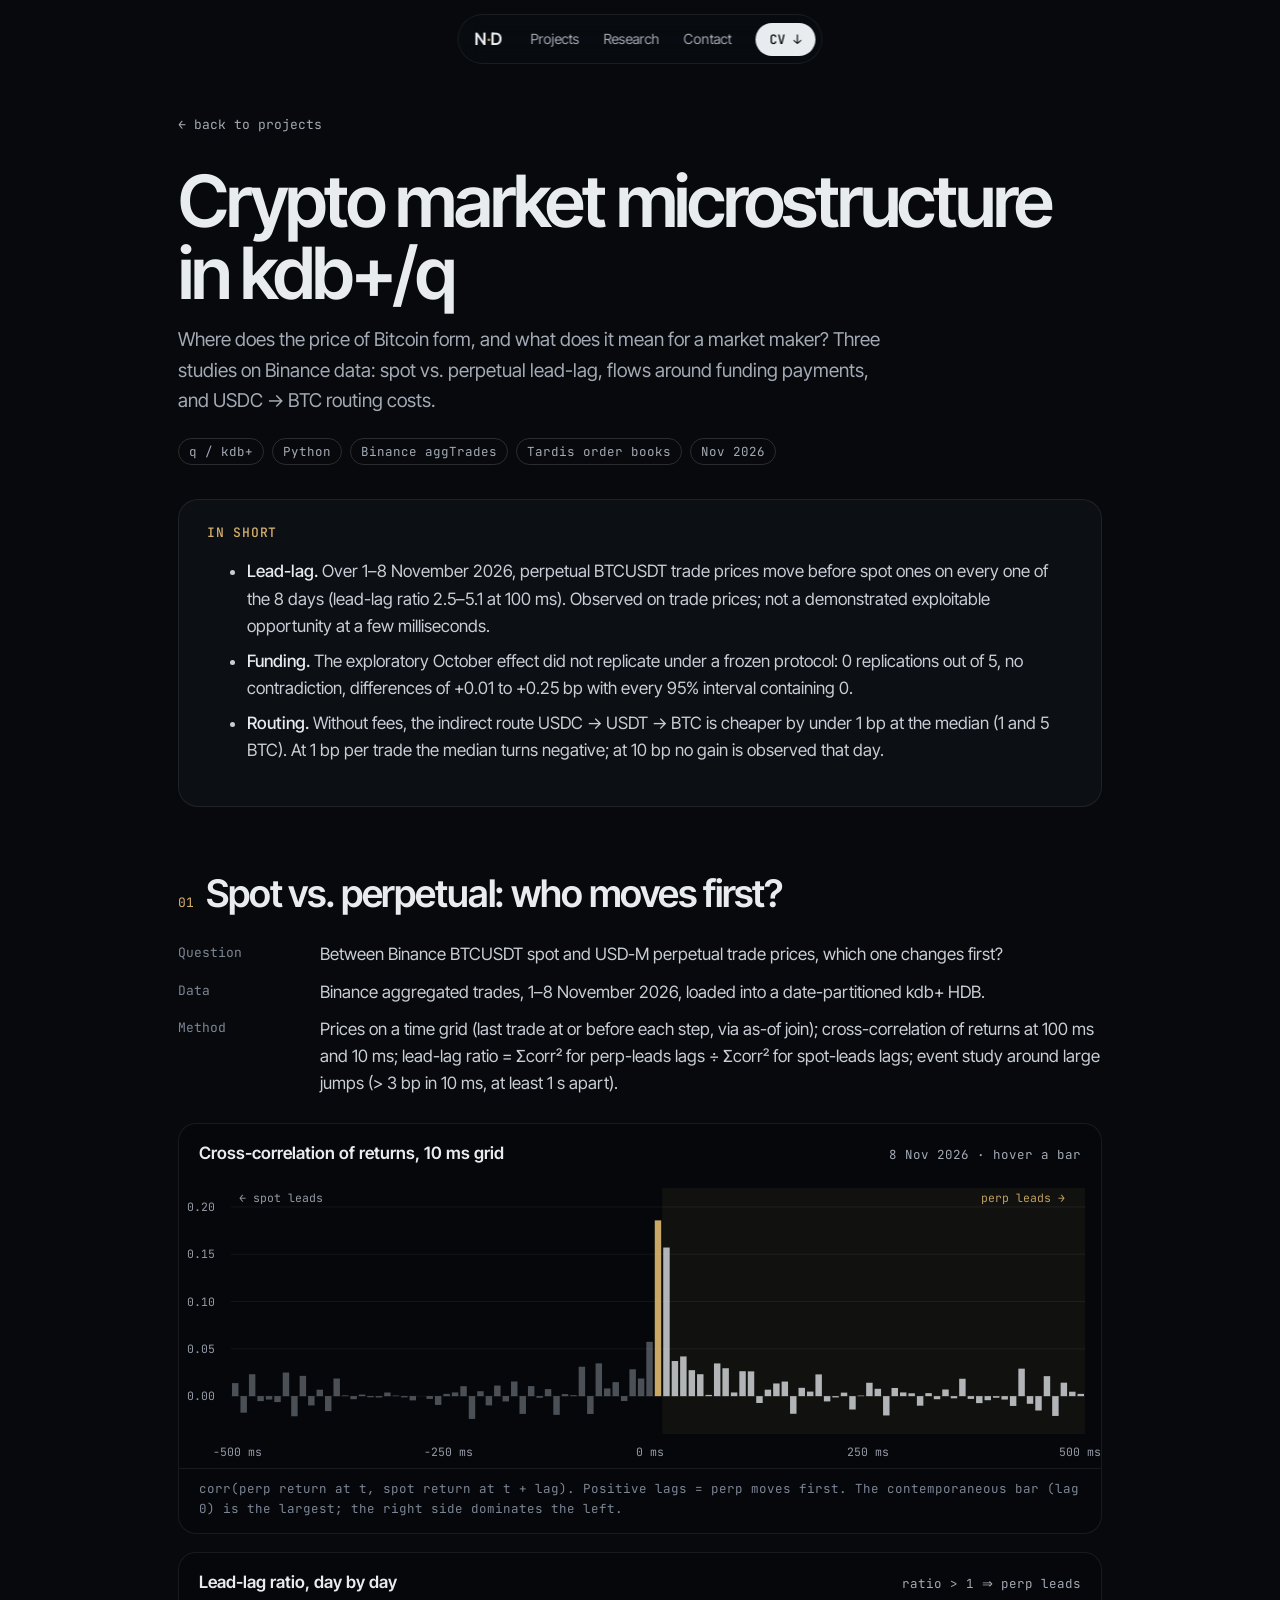
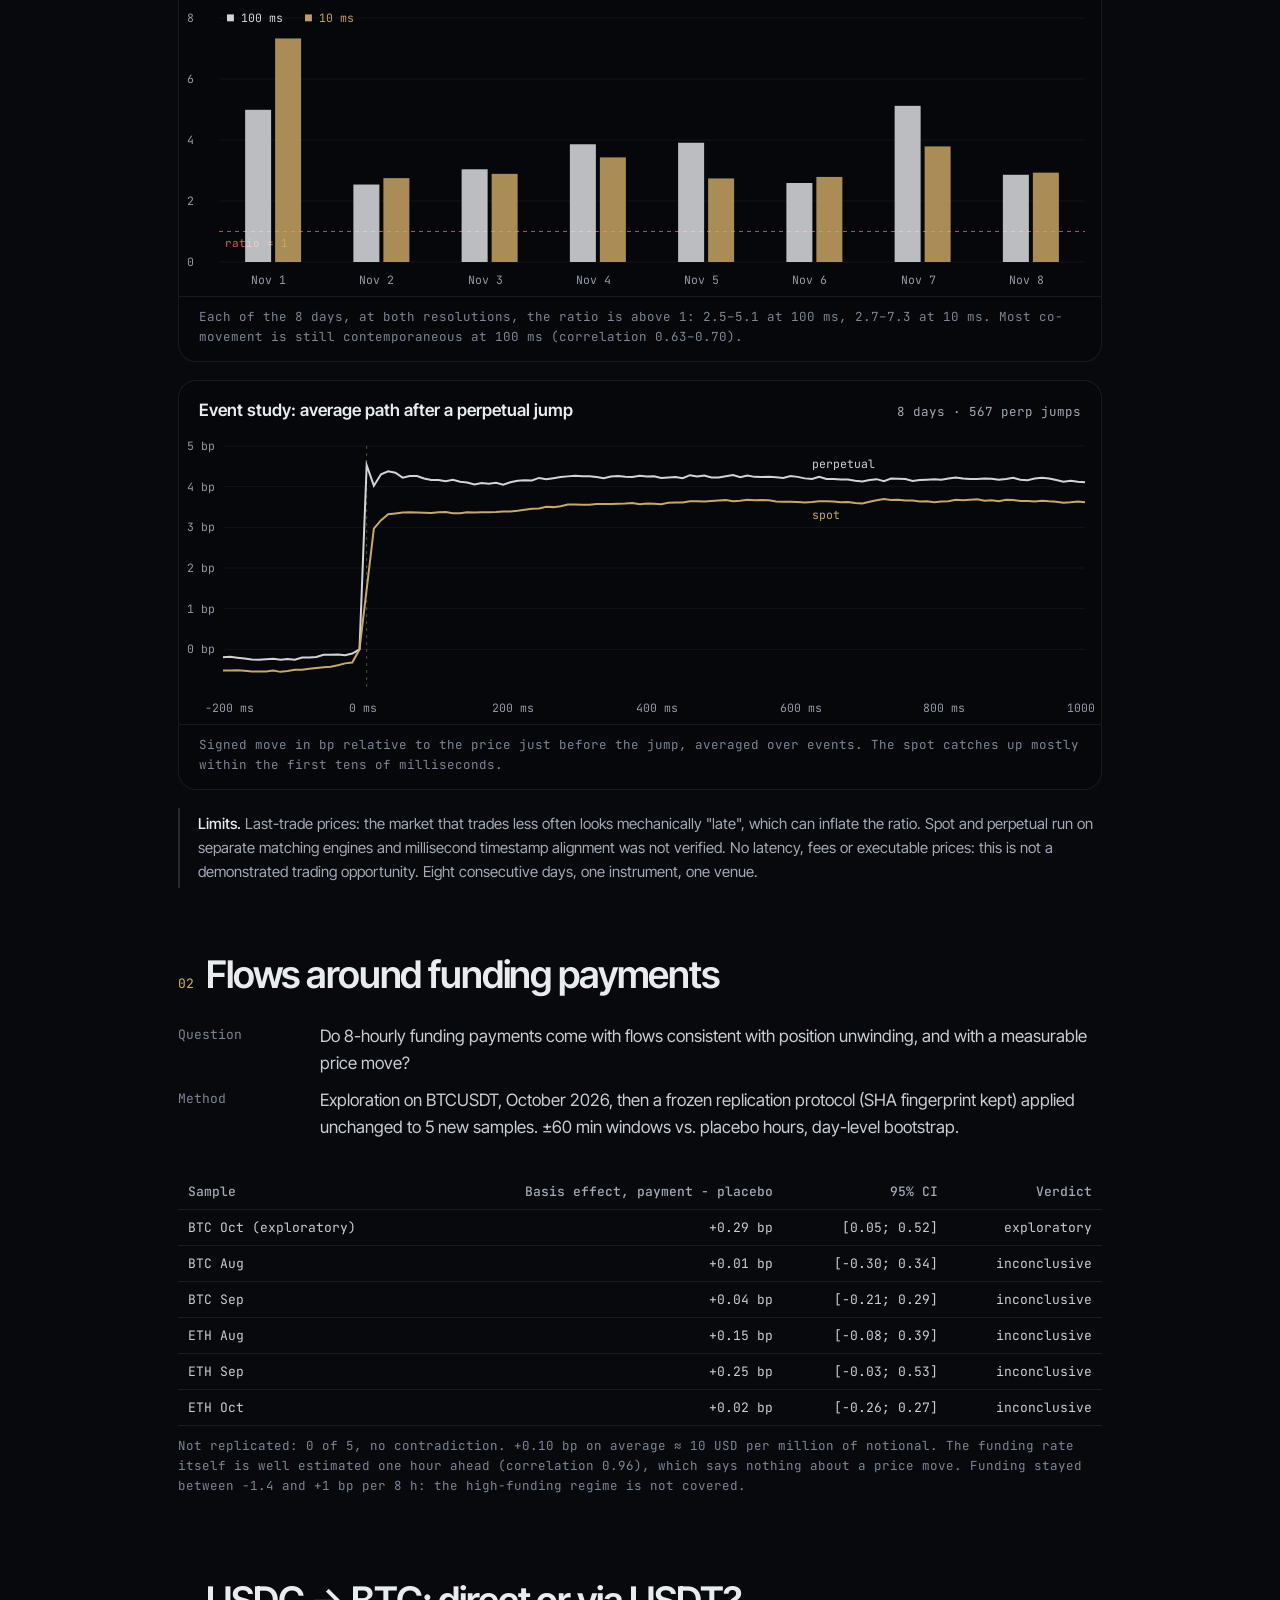
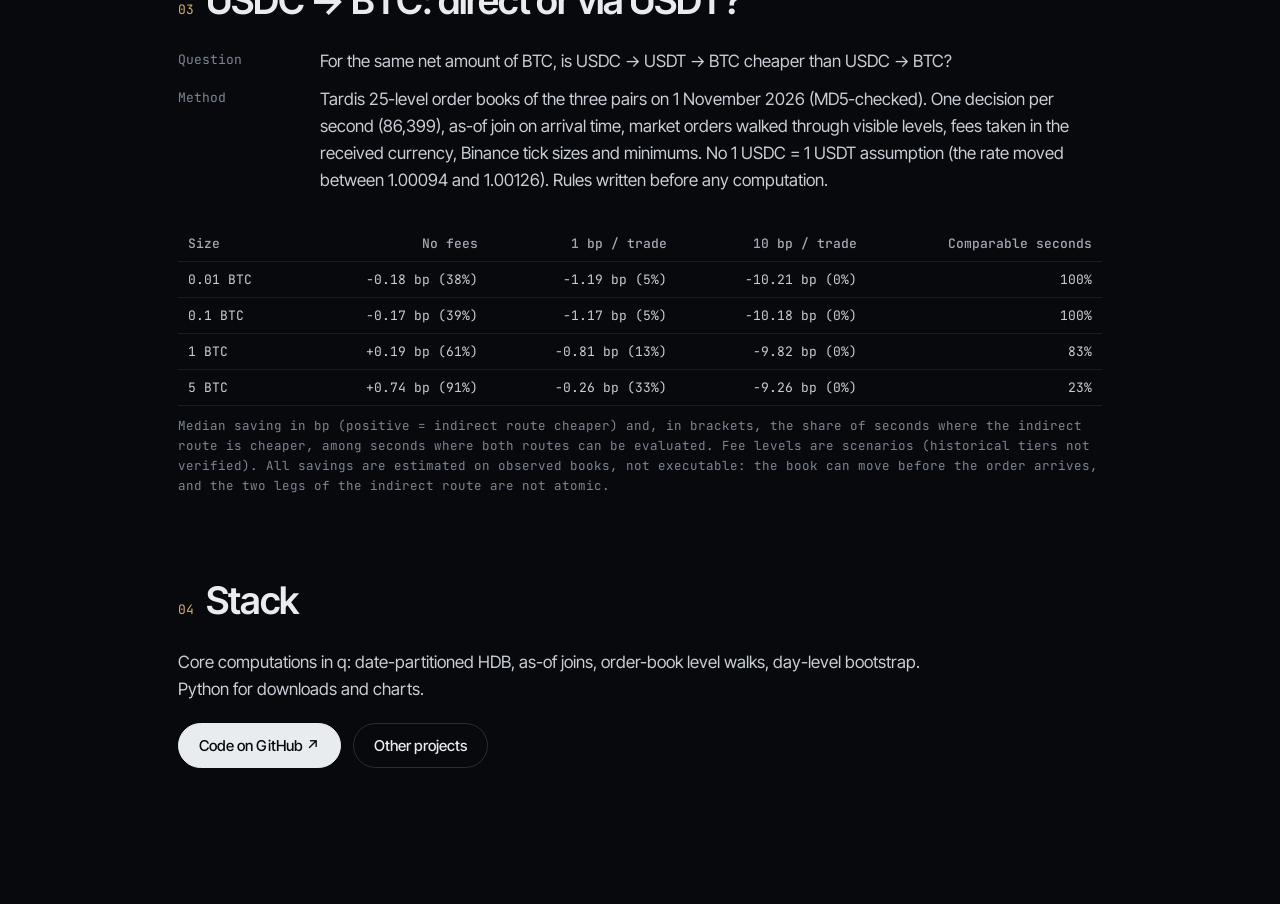
==== commit f80f0c3e: "Clean portfolio layout" ====
--- a/projects/crypto.html
+++ b/projects/crypto.html
@@ -9,8 +9,8 @@
 <link rel="icon" href="data:image/svg+xml,<svg xmlns='http://www.w3.org/2000/svg' viewBox='0 0 32 32'><rect width='32' height='32' rx='8' fill='%2307090c'/><path d='M4 20 L8 17 L11 19 L14 12 L17 15 L20 9 L23 13 L26 7 L28 10' fill='none' stroke='%23d4b06a' stroke-width='2.4' stroke-linejoin='round' stroke-linecap='round'/></svg>">
 <link rel="preconnect" href="https://fonts.googleapis.com">
 <link rel="preconnect" href="https://fonts.gstatic.com" crossorigin>
-<link href="https://fonts.googleapis.com/css2?family=Instrument+Serif:ital@0;1&family=Inter+Tight:wght@400;500;600&family=JetBrains+Mono:wght@400;500&display=swap" rel="stylesheet">
-<link rel="stylesheet" href="../style.css?v=26">
+<link href="https://fonts.googleapis.com/css2?family=Inter+Tight:wght@400;500;600&family=JetBrains+Mono:wght@400;500&display=swap" rel="stylesheet">
+<link rel="stylesheet" href="../style.css?v=40">
 <style>
 .pj{max-width:980px;margin:0 auto;padding:110px 28px 80px}
 .pj-back{font:13px var(--mono);color:var(--muted)}
--- a/style.css
+++ b/style.css
@@ -1,261 +1,166 @@
 :root{
   --bg:#07090c;
   --bg2:#0c0f14;
-  --surface:#10141a;
   --text:#e9ecef;
+  --body:#c5cad2;
   --muted:#a3aab6;
   --faint:#7d8696;
   --line:rgba(255,255,255,.08);
   --line2:rgba(255,255,255,.14);
   --accent:#d4b06a;
   --blue:#7aa2ff;
-  --amber:#ffb86b;
   --red:#ff6b6b;
   --green:#4ade80;
-  --serif:"Instrument Serif",Georgia,serif;
   --sans:"Inter Tight",Inter,system-ui,-apple-system,sans-serif;
   --mono:"JetBrains Mono",ui-monospace,SFMono-Regular,Menlo,monospace;
   --ease:cubic-bezier(.16,1,.3,1);
 }
 *{box-sizing:border-box}
-html.lenis,html.lenis body{height:auto}
-.lenis.lenis-smooth{scroll-behavior:auto!important}
-html{background:var(--bg)}
+html{background:var(--bg);scroll-behavior:smooth}
 body{margin:0;background:var(--bg);color:var(--text);font:17px/1.6 var(--sans);-webkit-font-smoothing:antialiased;overflow-x:hidden}
-body.loading{overflow:hidden}
 a{color:inherit;text-decoration:none}
-em{font-family:var(--serif);font-style:italic;font-weight:400}
 .mono{font-family:var(--mono);letter-spacing:-.01em}
 .muted{color:var(--muted)}
-::selection{background:var(--accent);color:var(--bg)}
-.wrap{max-width:1180px;margin:0 auto;padding:0 28px}
+::selection{background:rgba(212,176,106,.32);color:var(--text)}
+.wrap{max-width:1120px;margin:0 auto;padding:0 28px}
+section[id]{scroll-margin-top:80px}
 @media (max-width:640px){.wrap{padding:0 18px}}
 
-/* grain */
-body::after{content:"";position:fixed;inset:0;pointer-events:none;z-index:90;opacity:.05;
-  background-image:url("data:image/svg+xml,%3Csvg xmlns='http://www.w3.org/2000/svg' width='160' height='160'%3E%3Cfilter id='n'%3E%3CfeTurbulence type='fractalNoise' baseFrequency='.9' numOctaves='2' stitchTiles='stitch'/%3E%3C/filter%3E%3Crect width='100%25' height='100%25' filter='url(%23n)'/%3E%3C/svg%3E")}
-
-/* ---------------- intro ---------------- */
-.intro{position:fixed;inset:0;z-index:200;background:var(--bg);display:flex;align-items:flex-end;justify-content:space-between;padding:28px;transition:clip-path 1.1s var(--ease);clip-path:inset(0 0 0 0)}
-.intro.out{clip-path:inset(0 0 100% 0)}
-.intro canvas{position:absolute;inset:0;width:100%;height:100%}
-.intro-hud{position:relative;font:12px/1.9 var(--mono);color:var(--muted)}
-.intro-hud .k{display:inline-block;width:64px;color:var(--faint)}
-.intro-hud #intro-count{color:var(--accent);font-variant-numeric:tabular-nums}
-.intro-skip{position:relative;background:none;border:1px solid var(--line2);color:var(--muted);font:12px var(--mono);padding:8px 12px;border-radius:999px;cursor:pointer}
-.intro-skip:hover{color:var(--text);border-color:var(--text)}
-
-/* ---------------- cursor ---------------- */
-.cursor-dot,.cursor-ring{position:fixed;top:0;left:0;pointer-events:none;z-index:300;will-change:transform}
-.cursor-dot{width:6px;height:6px;margin:-3px 0 0 -3px;border-radius:50%;background:var(--text)}
-.cursor-ring{width:36px;height:36px;margin:-18px 0 0 -18px;border-radius:50%;border:1px solid rgba(233,236,239,.4);display:grid;place-items:center;transition:width .35s var(--ease),height .35s var(--ease),margin .35s var(--ease),background .35s,border-color .35s}
-.cursor-ring span{font:10px var(--mono);color:var(--bg);opacity:0;transition:opacity .2s;text-transform:uppercase;letter-spacing:.05em}
-.cursor-ring.hover{width:64px;height:64px;margin:-32px 0 0 -32px;background:rgba(255,255,255,.06);border-color:var(--text)}
-.cursor-ring.label{width:72px;height:72px;margin:-36px 0 0 -36px;background:var(--text);border-color:var(--text)}
-.cursor-ring.label span{opacity:1}
-@media (hover:none),(pointer:coarse){.cursor-dot,.cursor-ring{display:none}}
-@media (hover:hover) and (pointer:fine){body.has-cursor,body.has-cursor a,body.has-cursor button{cursor:none}}
-
-/* ---------------- progress ---------------- */
-.progress{position:fixed;top:0;left:0;right:0;height:2px;z-index:120;pointer-events:none}
-.progress-bar{height:100%;width:100%;transform-origin:0 50%;transform:scaleX(0);background:linear-gradient(90deg,rgba(233,236,239,.25),var(--text))}
-.progress-t{position:absolute;right:14px;top:8px;font:10px var(--mono);color:var(--faint);font-variant-numeric:tabular-nums}
-@media (max-width:640px){.progress-t{display:none}}
-
 /* ---------------- nav ---------------- */
-.nav{position:fixed;top:14px;left:50%;transform:translateX(-50%);z-index:110;display:flex;align-items:center;gap:6px;padding:6px 6px 6px 16px;border:1px solid var(--line);border-radius:999px;background:rgba(10,13,17,.6);backdrop-filter:blur(14px) saturate(1.4);-webkit-backdrop-filter:blur(14px) saturate(1.4);transition:transform .6s var(--ease),opacity .6s}
+.nav{position:fixed;top:14px;left:50%;transform:translateX(-50%);z-index:110;display:flex;align-items:center;gap:6px;padding:6px 6px 6px 16px;border:1px solid var(--line);border-radius:999px;background:rgba(10,13,17,.75);backdrop-filter:blur(12px);-webkit-backdrop-filter:blur(12px);transition:transform .5s var(--ease),opacity .5s}
 .nav.hide{transform:translate(-50%,-140%);opacity:0}
-.nav-brand{font-family:var(--serif);font-size:20px;margin-right:10px;letter-spacing:.02em}
+.nav-brand{font-weight:600;font-size:17px;margin-right:10px;letter-spacing:-.02em}
 .nav-brand span{color:var(--accent)}
 .nav-links{display:flex}
 .nav-links a{font-size:14px;color:var(--muted);padding:7px 12px;border-radius:999px;transition:color .2s,background .2s}
 .nav-links a:hover,.nav-links a.active{color:var(--text);background:rgba(255,255,255,.06)}
 .nav-cv{white-space:nowrap;font:500 13px var(--mono);background:var(--text);color:var(--bg);padding:8px 14px;border-radius:999px;margin-left:6px}
-@media (max-width:760px){.nav-links{display:none}.nav{padding-left:16px}}
+@media (max-width:760px){.nav-links{display:none}}
 
 /* ---------------- buttons ---------------- */
-.btn{display:inline-flex;align-items:center;gap:8px;padding:12px 20px;border-radius:999px;border:1px solid var(--line2);background:rgba(255,255,255,.02);color:var(--text);font:500 15px var(--sans);cursor:pointer;transition:border-color .3s,background .3s,color .3s;will-change:transform}
-.btn:hover{border-color:rgba(233,236,239,.6);background:rgba(255,255,255,.05)}
+.btn{display:inline-flex;align-items:center;gap:8px;padding:12px 20px;border-radius:999px;border:1px solid var(--line2);background:transparent;color:var(--text);font:500 15px var(--sans);cursor:pointer;transition:border-color .2s,background .2s}
+.btn:hover{border-color:rgba(233,236,239,.55);background:rgba(255,255,255,.04)}
 .btn-primary{background:var(--text);border-color:var(--text);color:var(--bg)}
-.btn-primary:hover{background:#ffffff;border-color:#ffffff}
-.btn-ghost{border-color:transparent;color:var(--muted)}
-.btn-lg{padding:16px 26px;font-size:17px}
+.btn-primary:hover{background:#fff;border-color:#fff}
+.btn-lg{padding:15px 24px;font-size:16px}
 
 /* ---------------- hero ---------------- */
-.hero{position:relative;height:100svh;min-height:620px;overflow:hidden;display:flex;align-items:flex-end}
-#hero-canvas{position:absolute;inset:0;width:100%;height:100%}
-.hero::after{content:"";position:absolute;inset:0;pointer-events:none;background:linear-gradient(to bottom,transparent 80%,var(--bg))}
-.hero-content{position:relative;z-index:2;padding:0 28px 13vh;max-width:1180px;width:100%;margin:0 auto}
-.eyebrow{font-size:13px;color:var(--muted);display:flex;align-items:center;gap:10px;margin:0 0 18px}
-.eyebrow .dot{width:7px;height:7px;border-radius:50%;background:var(--green);box-shadow:0 0 12px var(--green);animation:pulse 2s infinite}
-@keyframes pulse{50%{opacity:.35}}
-.hero-name{font-family:var(--sans);font-weight:600;font-size:clamp(68px,12vw,184px);line-height:.92;letter-spacing:-.05em;margin:0 0 26px}
-.hero-name .row{display:block}
-.hero-name .italic{font-style:normal;padding-left:.32em}
-.hero-name .ch{display:inline-block;will-change:transform}
-.hero-name{color:rgba(233,236,239,.06);position:relative;z-index:1}
-.hero-name ::selection{color:transparent}
-.hero-role{font-size:clamp(17px,2vw,21px);color:var(--muted);max-width:560px;margin:0 0 30px}
-.scramble{color:var(--text);font-family:var(--mono);font-size:.9em}
-.caret{color:var(--accent);animation:blink 1s steps(1) infinite;font-family:var(--mono)}
-@keyframes blink{50%{opacity:0}}
-.hero-cta{display:flex;gap:12px;flex-wrap:wrap}
-.reveal-hero{opacity:0;transform:translateY(20px);transition:opacity 1s var(--ease),transform 1s var(--ease)}
-.ready .reveal-hero{opacity:1;transform:none}
-.ready .reveal-hero:nth-child(3){transition-delay:.15s}
-.ready .reveal-hero:nth-child(4){transition-delay:.3s}
-.hero-hud{position:absolute;z-index:2;top:84px;right:28px;font-size:11px;line-height:1.9;color:var(--muted);text-align:right;font-variant-numeric:tabular-nums}
-.hero-hud .k{color:var(--faint);margin-right:8px}
-.hero-hud span:not(.k){color:var(--text)}
-.hero-hint{position:absolute;z-index:2;right:28px;bottom:28px;font-size:12px;color:var(--faint);transition-delay:.6s!important}
-.scroll-cue{position:absolute;z-index:2;left:50%;bottom:22px;transform:translateX(-50%);display:flex;flex-direction:column;align-items:center;gap:8px;font-size:10px;color:var(--faint);letter-spacing:.2em;text-transform:uppercase}
-.scroll-cue i{width:1px;height:36px;background:linear-gradient(var(--text),transparent);animation:drip 1.8s var(--ease) infinite;transform-origin:top}
-@keyframes drip{0%{transform:scaleY(0)}50%{transform:scaleY(1)}100%{transform:scaleY(1);opacity:0}}
-@media (max-width:760px){.hero-hud{top:76px;right:18px;font-size:10px}.hero-hud .hud-cursor{display:none}.hero-hint{display:none}.hero-content{padding:0 18px 14vh}.scroll-cue{display:none}}
-
-/* ---------------- courses strip ---------------- */
-.ticker{border-block:1px solid var(--line);background:var(--bg2);position:relative;height:200px;overflow:hidden;}
-#ticker-canvas{width:100%;height:100%;display:block}
-.ticker{display:flex}
-.ticker-label{position:absolute;left:0;top:0;bottom:0;z-index:2;margin:0;display:flex;align-items:center;padding:0 22px 0 28px;font-size:12px;line-height:1.5;letter-spacing:.08em;text-transform:uppercase;color:var(--accent);background:linear-gradient(90deg,var(--bg2) 70%,transparent)}
-@media (max-width:640px){.ticker-label{padding:0 14px 0 16px;font-size:10px}}
+.hero{min-height:92svh;display:flex;align-items:center}
+.hero-content{padding:120px 28px 72px;max-width:1120px;width:100%;margin:0 auto}
+.eyebrow{font-size:13px;color:var(--muted);display:flex;align-items:center;gap:10px;margin:0 0 22px}
+.eyebrow .dot{width:7px;height:7px;border-radius:50%;background:var(--green)}
+.hero-name{font-weight:600;font-size:clamp(56px,10vw,150px);line-height:.95;letter-spacing:-.05em;margin:0 0 26px}
+.hero-role{font-size:clamp(18px,2vw,22px);color:var(--muted);max-width:620px;margin:0 0 32px;line-height:1.5}
+.hero-cta{display:flex;gap:12px;flex-wrap:wrap;margin-bottom:28px}
+.hero-links{display:flex;flex-wrap:wrap;gap:6px 22px;list-style:none;padding:0;margin:0;font-size:14px}
+.hero-links a{color:var(--muted);border-bottom:1px solid var(--line2);padding-bottom:2px;transition:color .2s,border-color .2s}
+.hero-links a:hover{color:var(--text);border-color:var(--text)}
+.reveal-hero{opacity:0;transition:opacity .7s ease}
+.ready .reveal-hero{opacity:1}
+@media (max-width:640px){.hero-content{padding:110px 18px 56px}}
 
 /* ---------------- sections ---------------- */
-.section{position:relative;padding:88px 0}
-@media (max-width:640px){.section{padding:64px 0}}
-.label{font-size:13px;color:var(--accent);margin:0 0 18px;letter-spacing:.02em}
-.section-head{margin-bottom:40px}
-.title{font-family:var(--sans);font-weight:600;font-size:clamp(40px,6vw,84px);line-height:1;letter-spacing:-.045em;margin:0}
-[data-reveal]{opacity:0;transform:translateY(40px);transition:opacity 1.1s var(--ease),transform 1.1s var(--ease);transition-delay:var(--d,0s)}
+.section{padding:80px 0;border-top:1px solid var(--line)}
+@media (max-width:640px){.section{padding:56px 0}}
+.label{font-size:12.5px;color:var(--accent);margin:0 0 14px;letter-spacing:.06em;text-transform:uppercase}
+.section-head{margin-bottom:36px}
+.title{font-weight:600;font-size:clamp(34px,5vw,60px);line-height:1;letter-spacing:-.04em;margin:0}
+[data-reveal]{opacity:0;transform:translateY(12px);transition:opacity .6s ease,transform .6s ease}
 [data-reveal].in{opacity:1;transform:none}
 
 /* about */
-.about-grid{display:grid;grid-template-columns:minmax(220px,340px) 1fr;gap:64px;align-items:center}
-.portrait{margin:0;position:relative}
-.portrait-frame{position:relative;border-radius:22px;overflow:hidden;aspect-ratio:4/5;background:var(--bg2)}
-.portrait-frame::after{content:"";position:absolute;inset:0;pointer-events:none;background:linear-gradient(180deg,transparent 55%,rgba(7,9,12,.55));mix-blend-mode:multiply}
-.portrait::before{content:"";position:absolute;top:0;left:0;width:100%;aspect-ratio:4/5;transform:translate(14px,14px);border:1px solid rgba(212,176,106,.45);border-radius:22px;transition:transform .7s var(--ease)}
-.portrait img{display:block;width:100%;height:100%;object-fit:cover;filter:grayscale(1) contrast(1.06) brightness(.94);transform:scale(1.04);transition:filter .9s var(--ease),transform 1.2s var(--ease)}
-.portrait:hover img{filter:grayscale(1) contrast(1.06) brightness(1);transform:scale(1)}
-.portrait:hover::before{transform:translate(8px,8px)}
-.portrait figcaption{font-size:12.5px;color:var(--faint);margin-top:22px}
-.about-links{display:flex;gap:10px;flex-wrap:wrap}
-.about .big{margin-bottom:34px}
-@media (max-width:820px){.about-grid{grid-template-columns:1fr;gap:40px}.portrait{max-width:300px}}
-.big{font-family:var(--serif);font-weight:400;font-size:clamp(30px,4.2vw,56px);line-height:1.12;letter-spacing:-.01em;max-width:1050px;margin:0 0 48px}
-.big em{color:var(--accent)}
-.stats{display:grid;grid-template-columns:repeat(4,1fr);border-top:1px solid var(--line)}
-.stat{padding:28px 24px 0 0;display:flex;flex-direction:column;gap:10px}
-.stat+.stat{padding-left:24px;border-left:1px solid var(--line)}
-.stat-n{font-size:clamp(40px,5vw,64px);line-height:1;color:var(--text);font-variant-numeric:tabular-nums}
-.stat-l{font-size:14px;color:var(--muted);line-height:1.45}
-@media (max-width:760px){.stats{grid-template-columns:1fr 1fr}.stat:nth-child(3){border-left:0;padding-left:0}.stat{padding-bottom:28px}}
+.about-grid{display:grid;grid-template-columns:minmax(200px,300px) 1fr;gap:56px;align-items:center}
+.portrait{margin:0}
+.portrait-frame{border-radius:18px;overflow:hidden;aspect-ratio:4/5;background:var(--bg2);border:1px solid var(--line)}
+.portrait img{display:block;width:100%;height:100%;object-fit:cover;filter:grayscale(1) contrast(1.05)}
+.big{font-weight:500;font-size:clamp(22px,2.6vw,34px);line-height:1.3;letter-spacing:-.02em;margin:0 0 36px}
+.chips{display:flex;flex-wrap:wrap;gap:8px;list-style:none;padding:0;margin:0}
+.chips li,.chips span{font:13px var(--mono);color:var(--body);border:1px solid var(--line2);padding:6px 12px;border-radius:999px}
+.chips.small{margin-top:20px}
+.chips.small span{font-size:12.5px;color:var(--muted);padding:4px 10px}
+@media (max-width:820px){.about-grid{grid-template-columns:1fr;gap:36px}.portrait{max-width:260px}}
 
 /* timeline */
-.timeline{position:relative;padding-left:72px}
-.timeline-path{position:absolute;left:0;top:0;width:48px;height:100%;overflow:visible}
-.timeline-path path{fill:none;stroke:var(--text);stroke-width:1.5;opacity:.55}
-.tl-item{display:grid;grid-template-columns:200px 1fr;gap:12px 40px;padding:44px 0;border-top:1px solid var(--line)}
-.tl-item:first-of-type{border-top:0;padding-top:0}
-.tl-meta{display:flex;flex-direction:column;gap:4px;font-size:14px;color:var(--muted);padding-top:8px}
+.timeline{border-left:1px solid var(--line2);padding-left:36px}
+.tl-item{display:grid;grid-template-columns:180px 1fr;gap:12px 36px;padding:36px 0;border-top:1px solid var(--line)}
+.tl-item:first-child{border-top:0;padding-top:0}
+.tl-meta{display:flex;flex-direction:column;gap:4px;font-size:14px;color:var(--muted);padding-top:6px}
 .tl-meta span:last-child{color:var(--faint)}
-.tl-body h3{font-family:var(--serif);font-weight:400;font-size:clamp(34px,4vw,48px);line-height:1.05;margin:0}
-.tl-role{color:var(--accent);margin:6px 0 18px;font-size:16px}
-.tl-body ul{margin:0;padding:0;list-style:none}
-.tl-body li{position:relative;padding-left:22px;margin:10px 0;color:#c5cad2;max-width:720px}
-.tl-body li::before{content:"↗";position:absolute;left:0;color:var(--faint);font-size:13px;top:2px}
-.chips{display:flex;flex-wrap:wrap;gap:8px;margin-top:22px}
-.chips span{font:12.5px var(--mono);color:var(--muted);border:1px solid var(--line2);padding:4px 10px;border-radius:999px}
-@media (max-width:760px){.timeline{padding-left:36px}.timeline-path{width:24px}.tl-item{grid-template-columns:1fr}}
+.tl-body h3{font-weight:600;font-size:clamp(24px,2.6vw,30px);line-height:1.15;letter-spacing:-.025em;margin:0}
+.tl-role{color:var(--accent);margin:6px 0 16px;font-size:16px}
+.tl-body ul{margin:0;padding:0 0 0 18px;color:var(--body)}
+.tl-body li{margin:8px 0;max-width:720px;padding-left:4px}
+.tl-body li::marker{color:var(--faint)}
+@media (max-width:760px){.timeline{padding-left:20px}.tl-item{grid-template-columns:1fr}}
 
 /* research */
-.research{background:radial-gradient(ellipse 60% 50% at 80% 30%,rgba(122,162,255,.07),transparent 70%)}
-.paper{display:grid;grid-template-columns:1fr;max-width:none;gap:48px;align-items:stretch;border:1px solid var(--line);border-radius:28px;padding:44px;background:linear-gradient(160deg,rgba(255,255,255,.035),rgba(255,255,255,.01))}
-.paper-kicker{font-size:13px;color:var(--muted);margin:0 0 16px}
-.paper-title{font-family:var(--serif);font-weight:400;font-size:clamp(30px,3.2vw,42px);line-height:1.08;margin:0 0 20px}
-.paper-text{max-width:880px}
-.paper-abs{color:#c5cad2;margin:0 0 20px}
-.paper-findings{list-style:none;padding:0;margin:0 0 24px}
-.paper-findings li{padding:10px 0 10px 26px;border-top:1px solid var(--line);position:relative;font-size:15px;color:#c5cad2}
-.paper-findings li::before{content:"";position:absolute;left:4px;top:19px;width:8px;height:8px;border-radius:50%;background:var(--amber);box-shadow:0 0 10px var(--amber)}
+.paper{border:1px solid var(--line);border-radius:22px;padding:40px;background:var(--bg2)}
+.paper-text{max-width:860px}
+.paper-kicker{font-size:13px;color:var(--muted);margin:0 0 14px}
+.paper-title{font-weight:600;font-size:clamp(22px,2.4vw,30px);line-height:1.2;letter-spacing:-.02em;margin:0 0 18px}
+.paper-abs{color:var(--body);margin:0 0 20px}
+.paper-findings{margin:0 0 22px;padding:0 0 0 18px;color:var(--body);font-size:15.5px}
+.paper-findings li{margin:7px 0;padding-left:4px}
+.paper-findings li::marker{color:var(--accent)}
 .paper-findings b{color:var(--text);font-weight:500}
-.paper-venue{font-size:13px;color:var(--muted);margin:0 0 26px;line-height:1.7}
+.paper-venue{font-size:13px;color:var(--muted);margin:0 0 24px;line-height:1.7}
 .paper-cta{display:flex;gap:12px;flex-wrap:wrap}
-.paper-viz{position:relative;min-height:420px;border-radius:18px;background:#05070a;border:1px solid var(--line);overflow:hidden;display:flex;flex-direction:column}
-#net-canvas{flex:1;width:100%;min-height:380px;display:block}
-.viz-cap{font-size:10.5px;color:var(--faint);margin:0;padding:12px 14px;border-top:1px solid var(--line);line-height:1.6}
 .leg{display:inline-block;width:8px;height:8px;border-radius:50%;margin:0 5px 0 0;vertical-align:middle}
 .leg-r{background:var(--red)}.leg-b{background:var(--blue);margin-left:10px}
-.figs{display:grid;grid-template-columns:1fr 1fr;gap:24px;margin-top:24px}
-.fig{display:flex;flex-direction:column}
-.fig figcaption{margin-top:auto}
-.fig{margin:0;border:1px solid var(--line);border-radius:24px;overflow:hidden;background:#05070a}
-.fig-head{display:flex;flex-direction:column;align-items:flex-start;gap:10px;padding:20px 24px 0;min-height:104px}
-.fig-title{font-family:var(--serif);font-size:26px;margin:0}
+.figs{display:grid;grid-template-columns:1fr 1fr;gap:20px;margin-top:20px}
+.fig{display:flex;flex-direction:column;margin:0;border:1px solid var(--line);border-radius:22px;overflow:hidden;background:#05070a}
+.fig figcaption{margin-top:auto;font-size:13px;color:var(--faint);padding:14px 22px;border-top:1px solid var(--line);line-height:1.6}
+.fig figcaption i{font-style:italic}
+.fig-head{display:flex;flex-direction:column;align-items:flex-start;gap:10px;padding:20px 22px 0;min-height:100px}
+.fig-title{font-weight:600;font-size:19px;letter-spacing:-.02em;margin:0}
 .fig-read{font-size:13px;color:var(--muted);margin:0;font-variant-numeric:tabular-nums}
 .fig-read b{color:var(--accent);font-weight:500}
-#tci-canvas,#net2-canvas{width:100%;height:440px;display:block}
-.fig figcaption{font-size:13px;color:var(--faint);padding:14px 24px;border-top:1px solid var(--line);line-height:1.6}
-.fig figcaption i{font-style:italic}
+#tci-canvas,#net2-canvas{width:100%;height:420px;display:block}
 .tabs{display:flex;gap:4px;background:rgba(255,255,255,.04);border:1px solid var(--line);border-radius:999px;padding:4px}
-.tabs button{background:none;border:0;color:var(--muted);font:12px var(--mono);padding:7px 14px;border-radius:999px;cursor:pointer;display:flex;gap:8px;align-items:baseline;transition:color .3s,background .3s}
+.tabs button{background:none;border:0;color:var(--muted);font:12px var(--mono);padding:7px 14px;border-radius:999px;cursor:pointer;transition:color .2s,background .2s}
 .tabs button span{display:none}
 .tabs button.on{background:var(--text);color:var(--bg)}
-.tabs button.on span{color:rgba(7,9,12,.6)}
 @media (max-width:1000px){.figs{grid-template-columns:1fr}}
-@media (max-width:900px){.paper{grid-template-columns:1fr;padding:26px}#net2-canvas{height:400px}#tci-canvas{height:300px}}
+@media (max-width:900px){.paper{padding:24px}#net2-canvas{height:380px}#tci-canvas{height:300px}}
 
 /* projects */
-.cards{display:grid;grid-template-columns:repeat(3,1fr);gap:20px}
+.cards{display:grid;grid-template-columns:repeat(3,1fr);gap:18px}
+.card{display:flex;flex-direction:column;border:1px solid var(--line);border-radius:20px;padding:26px;background:var(--bg2);transition:border-color .2s,background .2s}
+.card:hover{border-color:var(--line2);background:#0f1318}
+.card-k{font-size:12.5px;color:var(--faint);margin:0 0 10px}
+.card h3{font-weight:600;font-size:22px;line-height:1.2;letter-spacing:-.02em;margin:0 0 12px}
+.card p{color:var(--body);font-size:15px;margin:0 0 14px}
+.card p b{color:var(--text);font-weight:500}
+.card .card-nod{margin:auto 0 0;font-size:13px;color:var(--accent)}
 @media (max-width:1000px){.cards{grid-template-columns:1fr 1fr}}
-.card{position:relative;display:flex;flex-direction:column;border:1px solid var(--line);border-radius:24px;padding:28px;background:var(--bg2);overflow:hidden;transform-style:preserve-3d;transition:border-color .4s,transform .5s var(--ease);will-change:transform}
-.card::before{content:"";position:absolute;inset:0;pointer-events:none;opacity:0;transition:opacity .4s;background:radial-gradient(420px circle at var(--mx,50%) var(--my,50%),rgba(255,255,255,.07),transparent 45%)}
-.card:hover{border-color:var(--line2)}
-.card:hover::before{opacity:1}
-.spark{width:100%;height:150px;display:block;margin:-6px 0 22px;border-radius:12px;background:rgba(255,255,255,.015)}
-.card-k{font-size:12.5px;color:var(--faint);margin:0 0 10px}
-.card h3{font-family:var(--serif);font-weight:400;font-size:34px;line-height:1.05;margin:0 0 12px}
-.card p{color:#b8bec8;font-size:15.5px;margin:0 0 14px}
-.card p b{color:var(--text);font-weight:500}
-.card-nod{margin-top:auto!important;font-size:12px!important;color:var(--accent)!important}
-@media (max-width:760px){.cards{grid-template-columns:1fr}}
+@media (max-width:700px){.cards{grid-template-columns:1fr}}
 
 /* education */
-.edu{display:grid;grid-template-columns:repeat(3,1fr);gap:20px}
-.edu-item{border:1px solid var(--line);border-radius:24px;padding:30px;background:linear-gradient(180deg,rgba(255,255,255,.03),transparent);transition:border-color .4s,transform .6s var(--ease)}
-.edu-item:hover{border-color:rgba(212,176,106,.4);transform:translateY(-6px)}
-.edu-y{font-size:13px;color:var(--accent);margin:0 0 30px}
-.edu-item h3{font-family:var(--serif);font-weight:400;font-size:34px;line-height:1.05;margin:0 0 10px}
-.edu-d{margin:0 0 18px;font-size:15.5px}
+.edu{display:grid;grid-template-columns:repeat(3,1fr);gap:18px}
+.edu-item{border:1px solid var(--line);border-radius:20px;padding:26px;background:var(--bg2)}
+.edu-y{font-size:13px;color:var(--accent);margin:0 0 18px}
+.edu-item h3{font-weight:600;font-size:22px;line-height:1.2;letter-spacing:-.02em;margin:0 0 8px}
+.edu-d{margin:0 0 16px;font-size:15px}
 .edu-c{color:var(--muted);font-size:14px;margin:0;line-height:1.65}
-.edu-c b{color:var(--amber);font-weight:500}
+.edu-c b{color:var(--text);font-weight:600}
 @media (max-width:900px){.edu{grid-template-columns:1fr}}
 
 /* skills */
 .skills{margin:0}
-.skills>div{display:grid;grid-template-columns:240px 1fr;gap:20px;padding:26px 0;border-top:1px solid var(--line);transition:padding .5s var(--ease)}
-.skills>div:hover{padding-left:12px}
+.skills>div{display:grid;grid-template-columns:220px 1fr;gap:20px;padding:20px 0;border-top:1px solid var(--line)}
 .skills>div:last-child{border-bottom:1px solid var(--line)}
-.skills dt{font-size:14px;color:var(--faint);padding-top:6px}
-.skills dd{margin:0;font-size:clamp(18px,2vw,24px);line-height:1.4}
-@media (max-width:640px){.skills>div{grid-template-columns:1fr;gap:6px}}
+.skills dt{font-size:14px;color:var(--faint);padding-top:3px}
+.skills dd{margin:0;font-size:clamp(16px,1.6vw,19px);line-height:1.5;color:var(--body)}
+@media (max-width:640px){.skills>div{grid-template-columns:1fr;gap:4px}}
 
 /* contact */
-.contact{min-height:80svh;display:flex;flex-direction:column;justify-content:center;overflow:hidden;padding-bottom:0}
-#contact-canvas{position:absolute;inset:0;width:100%;height:100%;opacity:.55}
-.contact .wrap{position:relative;z-index:1;width:100%}
-.contact-title{font-family:var(--sans);font-weight:600;font-size:clamp(56px,10vw,150px);line-height:.92;letter-spacing:-.05em;margin:0 0 30px}
-.contact-title em{color:var(--accent)}
-.contact-sub{color:var(--muted);font-size:19px;max-width:520px;margin:0 0 40px}
+.contact{padding-bottom:0}
+.contact-title{font-weight:600;font-size:clamp(34px,5vw,60px);line-height:1;letter-spacing:-.04em;margin:0 0 18px}
+.contact-sub{color:var(--muted);font-size:18px;max-width:560px;margin:0 0 30px}
 .contact-links{display:flex;flex-wrap:wrap;gap:12px}
-.foot{position:relative;z-index:1;display:flex;justify-content:space-between;flex-wrap:wrap;gap:10px;font-size:12px;color:var(--faint);padding:26px 28px;margin-top:64px;border-top:1px solid var(--line)}
-.foot-eq{color:var(--muted)}
-
-/* toast */
-.toast{position:fixed;left:50%;bottom:28px;transform:translate(-50%,30px);opacity:0;z-index:150;background:var(--text);color:var(--bg);padding:10px 18px;border-radius:999px;font-size:13px;transition:all .5s var(--ease);pointer-events:none}
-.toast.show{opacity:1;transform:translate(-50%,0)}
+.foot{display:flex;justify-content:space-between;flex-wrap:wrap;gap:10px;font-size:12.5px;color:var(--faint);padding:24px 28px;margin-top:72px;border-top:1px solid var(--line)}
 
 @media (prefers-reduced-motion:reduce){
+  html{scroll-behavior:auto}
   [data-reveal],.reveal-hero{opacity:1!important;transform:none!important;transition:none!important}
-  .intro{display:none}
 }
